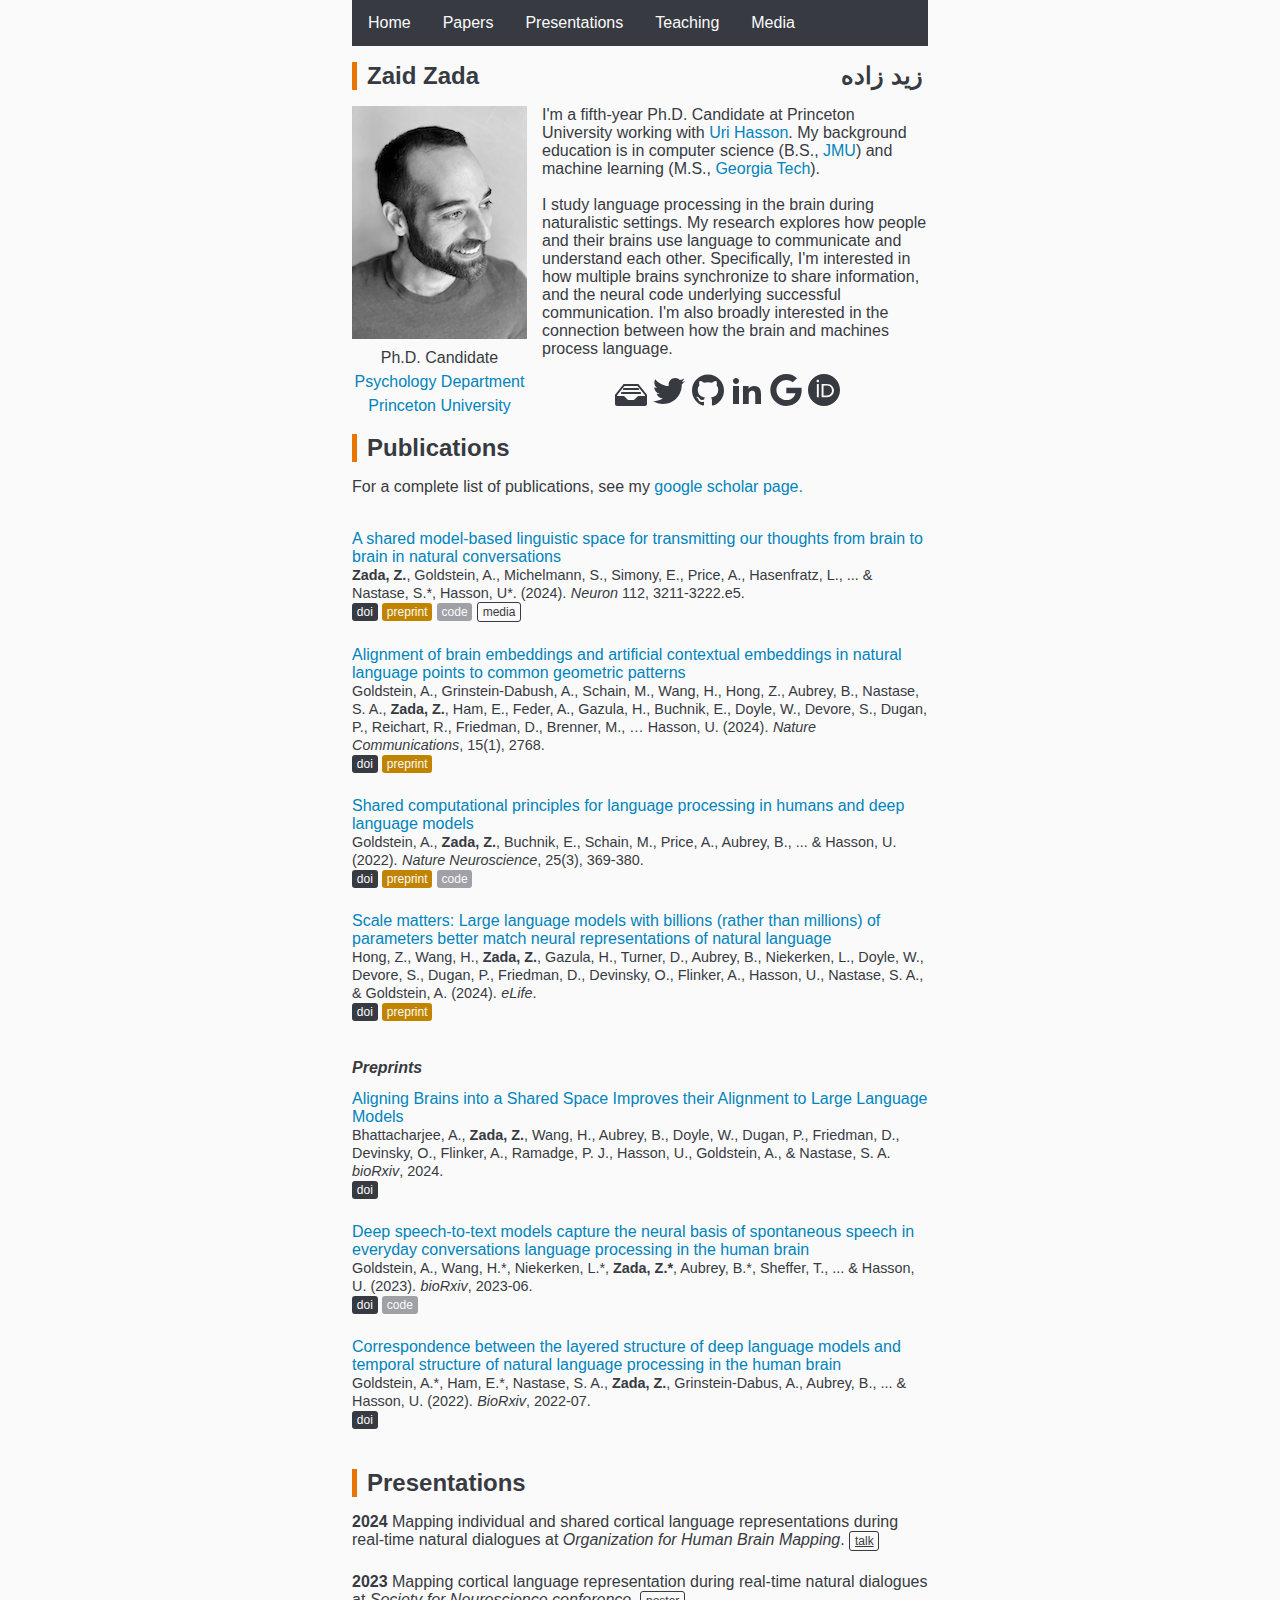
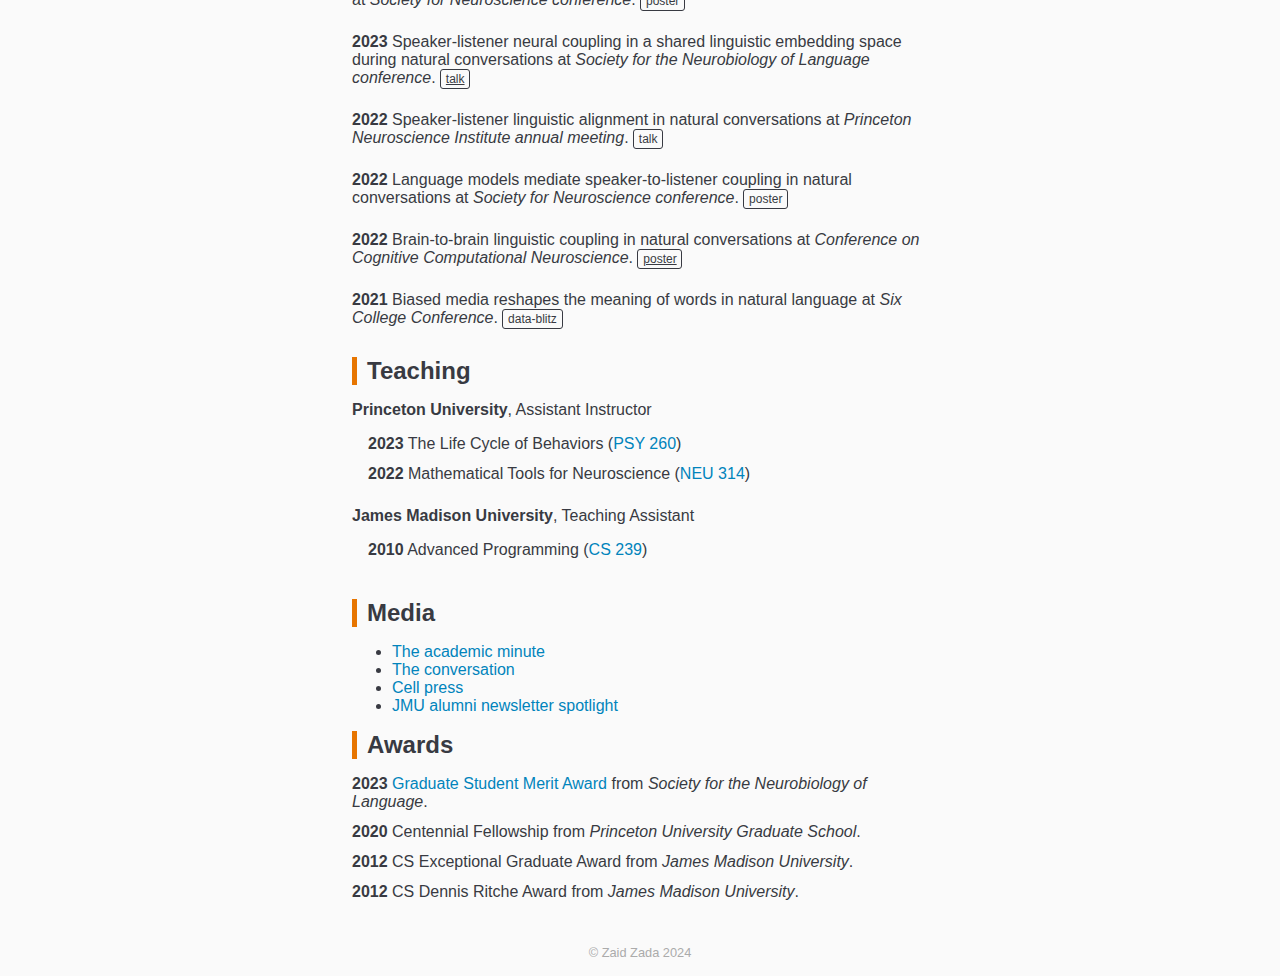
==== index.html @ e0d2ad34 "update pubs" ====
<!DOCTYPE html>
<html lang="en">


<head>
  <title>Zaid Zada's homepage</title>
  <meta charset="utf-8">
  <meta name="viewport" content="width=device-width, initial-scale=1.0">
  <link rel="icon" type="image/png" sizes="32x32" href="[data-uri] ">
  <style type="text/css">
    /* Color scheme based on https://github.com/sonph/onehalf */
    @media (prefers-color-scheme: light) {
      :root {
        --accent: #e77500;

        /* onehalf light colors */
        --black: #383a42;
        --red: #e45649;
        --green: #50a14f;
        --yellow: #c18401;
        --blue: #0184bc;
        --magenta: #a626a4;
        --cyan: #0997b3;
        --white: #fafafa;
        --foreground: #383a42;
        --background: #fafafa;
        /* from onehalf-sublime */
        --gray: #a0a1a7;
        --gray2: #d4d4d4;
        --selection: #bfceff;
      }
    }

    @media (prefers-color-scheme: dark) {
      :root {
        --accent: #f58025;

        /* onehalf dark colors */
        --black: #282c34;
        --red: #e06c75;
        --green: #98c379;
        --yellow: #e5c07b;
        --blue: #61afef;
        --magenta: #c678dd;
        --cyan: #56b6c2;
        --white: #dcdfe4;
        --foreground: #dcdfe4;
        --background: #282c34;

        --gray: #5c6370;
        --gray2: #919baa;
        --selection: #474e5d;
      }

      nav {
        border-bottom: 1px solid var(--accent);
      }

    }

    body {
      font-family: sans-serif;
      font-size: medium;
      color: var(--foreground);
      background-color: var(--background);
      margin: 0 auto;
      max-width: 36em;
      word-wrap: break-word;
      text-rendering: optimizeLegibility;
      font-kerning: normal;
    }

    main h1 {
      font-size: 1.5em;
      border-left: 5px solid var(--accent);
      padding-left: 10px;
    }

    #bio h1 {
      padding-right: 5px;
      display: flex;
      justify-content: space-between;
    }

    main h2 {
      font-size: 1em;
      font-style: italic;
    }

    main a {
      color: var(--blue);
      text-decoration: none;
    }

    main a:hover {
      text-decoration: underline;
    }

    main a span:hover {
      text-decoration: underline;
    }

    main time {
      font-weight: bold;
    }

    body>footer {
      padding: 1em 0;
      color: #ababab;
      text-align: center;
    }

    body>footer p {
      margin: 0;
      padding: 0;
      font-size: 0.8em;
    }

    /*
      Navigation
    */

    nav ul {
      margin: 0;
      padding: 0;
      max-height: 46px;
      overflow: hidden;
      list-style-type: none;
      color: var(--white);
      background-color: var(--black);
      display: flex;
      flex-wrap: wrap;
    }


    nav ul li a {
      display: block;
      color: var(--white);
      text-align: center;
      padding: 14px 16px;
      text-decoration: none;
    }

    nav ul li a:hover:not(.active) {
      background-color: var(--accent);
      text-decoration: none;
    }

    /* nav ul li a.active {
      background-color: #4CAF50;
    } */


    /*
      Bio
    */

    #bio ul {
      float: left;
      list-style-type: none;
      margin: 0;
      padding: 0;
      line-height: 1.5em;
    }

    #bio ul li {
      text-align: center;
    }

    /* #bio ul li:first-child {
      text-align: left;
    } */

    #bio p {
      float: left;
      margin-top: 0px;
      margin-left: 15px;
      width: calc(100% - 176px - 15px);
    }

    #bio:after {
      content: '';
      display: table;
      clear: both;
    }

    #bio footer a {
      color: var(--foreground);
      display: inline-block;
      width: 32px;
      height: 32px;
      stroke-width: 0;
      stroke: currentColor;
      fill: currentColor;
      vertical-align: middle;
    }

    #bio footer a:hover {
      color: var(--accent);
    }

    #bio footer {
      text-align: center;
      font-size: 1.5em;
    }

    /* ------
       PAPERS
       ------*/

    article {
      padding-bottom: 1.5em;
    }

    article>a {
      display: block;
    }

    article p {
      display: inline;
      font-size: 0.9em;
    }

    .journal_badge,
    .conference_badge,
    .preprint_badge,
    .border_badge,
    .code_badge {
      display: inline-block;
      padding: .25em .4em;
      font-size: 75%;
      line-height: 1;
      text-align: center;
      white-space: nowrap;
      vertical-align: baseline;
      border-radius: .25em;
      color: var(--background);
      background-color: var(--gray);
    }

    .journal_badge {
      background-color: var(--foreground);
    }

    .conference_badge {
      background-color: var(--red);
    }

    .preprint_badge {
      background-color: var(--yellow);
    }

    .border_badge {
      color: var(--foreground);
      background-color: var(--background);
      border: 1px solid var(--foreground);
    }

    #presentations ul,
    #awards ul,
    #teaching ul {
      padding-left: 0%;
      list-style-type: none;
    }

    #presentations ul li,
    #awards ul li,
    #teaching ul li {
      padding-bottom: .75em;
    }

    #presentations ul li {
      margin: 10px 0;
    }

    #presentations ul li a span {
      text-decoration: underline;
    }

    /* ------
       TEACHING
       ------*/

    #teaching ul>li>ul {
      padding-left: 1em;
    }

    #teaching>ul>li>p {
      margin-top: 0;
    }

    /* 
    #teaching ul>li {
      list-style-type: none;
      padding-bottom: 1em;
    } */

    /* ------
       Responsive
       ------*/
    @media screen and (max-width: 600px) {

      main {
        margin: 0 1em;
      }

      nav>ul>li {
        flex: 1;
      }

      #bio ul {
        width: 100%;
      }

      #bio h1 {
        border: none;
        border-bottom: 2px solid var(--accent);
      }

      #bio p {
        width: 100%;
        margin: 1em 0;
      }
    }
  </style>
</head>

<body>

  <header>
    <nav>
      <ul>
        <li><a href="#bio">Home</a></li>
        <li><a href="#papers">Papers</a></li>
        <li><a href="#presentations">Presentations</a></li>
        <li><a href="#teaching">Teaching</a></li>
        <li><a href="#media">Media</a></li>
      </ul>
    </nav>
  </header>

  <svg aria-hidden="true" style="position: absolute; width: 0; height: 0; overflow: hidden;" version="1.1"
    xmlns="http://www.w3.org/2000/svg" xmlns:xlink="http://www.w3.org/1999/xlink">
    <defs>
      <!-- icons generated by IcoMoon.io -->
      <symbol id="icon-email" viewBox="0 0 32 32">
        <path
          d="M31.781 20.375l-8-10c-0.19-0.237-0.477-0.375-0.781-0.375h-14c-0.304 0-0.591 0.138-0.781 0.375l-8 10c-0.142 0.177-0.219 0.398-0.219 0.625v9c0 1.105 0.895 2 2 2h28c1.105 0 2-0.895 2-2v-9c0-0.227-0.077-0.447-0.219-0.625zM30 22h-7l-4 4h-6l-4-4h-7v-0.649l7.481-9.351h13.039l7.481 9.351v0.649z">
        </path>
        <path d="M23 16h-14c-0.552 0-1-0.448-1-1s0.448-1 1-1h14c0.552 0 1 0.448 1 1s-0.448 1-1 1z"></path>
        <path d="M25 20h-18c-0.552 0-1-0.448-1-1s0.448-1 1-1h18c0.552 0 1 0.448 1 1s-0.448 1-1 1z"></path>
      </symbol>
      <symbol id="icon-Twitter" viewBox="0 0 32 32">
        <title>twitter</title>
        <path
          d="M32 7.075c-1.175 0.525-2.444 0.875-3.769 1.031 1.356-0.813 2.394-2.1 2.887-3.631-1.269 0.75-2.675 1.3-4.169 1.594-1.2-1.275-2.906-2.069-4.794-2.069-3.625 0-6.563 2.938-6.563 6.563 0 0.512 0.056 1.012 0.169 1.494-5.456-0.275-10.294-2.888-13.531-6.862-0.563 0.969-0.887 2.1-0.887 3.3 0 2.275 1.156 4.287 2.919 5.463-1.075-0.031-2.087-0.331-2.975-0.819 0 0.025 0 0.056 0 0.081 0 3.181 2.263 5.838 5.269 6.437-0.55 0.15-1.131 0.231-1.731 0.231-0.425 0-0.831-0.044-1.237-0.119 0.838 2.606 3.263 4.506 6.131 4.563-2.25 1.762-5.075 2.813-8.156 2.813-0.531 0-1.050-0.031-1.569-0.094 2.913 1.869 6.362 2.95 10.069 2.95 12.075 0 18.681-10.006 18.681-18.681 0-0.287-0.006-0.569-0.019-0.85 1.281-0.919 2.394-2.075 3.275-3.394z">
        </path>
      </symbol>
      <symbol id="icon-GitHub" viewBox="0 0 32 32">
        <title>github</title>
        <path
          d="M16 0.395c-8.836 0-16 7.163-16 16 0 7.069 4.585 13.067 10.942 15.182 0.8 0.148 1.094-0.347 1.094-0.77 0-0.381-0.015-1.642-0.022-2.979-4.452 0.968-5.391-1.888-5.391-1.888-0.728-1.849-1.776-2.341-1.776-2.341-1.452-0.993 0.11-0.973 0.11-0.973 1.606 0.113 2.452 1.649 2.452 1.649 1.427 2.446 3.743 1.739 4.656 1.33 0.143-1.034 0.558-1.74 1.016-2.14-3.554-0.404-7.29-1.777-7.29-7.907 0-1.747 0.625-3.174 1.649-4.295-0.166-0.403-0.714-2.030 0.155-4.234 0 0 1.344-0.43 4.401 1.64 1.276-0.355 2.645-0.532 4.005-0.539 1.359 0.006 2.729 0.184 4.008 0.539 3.054-2.070 4.395-1.64 4.395-1.64 0.871 2.204 0.323 3.831 0.157 4.234 1.026 1.12 1.647 2.548 1.647 4.295 0 6.145-3.743 7.498-7.306 7.895 0.574 0.497 1.085 1.47 1.085 2.963 0 2.141-0.019 3.864-0.019 4.391 0 0.426 0.288 0.925 1.099 0.768 6.354-2.118 10.933-8.113 10.933-15.18 0-8.837-7.164-16-16-16z">
        </path>
      </symbol>
      <symbol id="icon-LinkedIn" viewBox="0 0 32 32">
        <title>linkedin</title>
        <path
          d="M12 12h5.535v2.837h0.079c0.77-1.381 2.655-2.837 5.464-2.837 5.842 0 6.922 3.637 6.922 8.367v9.633h-5.769v-8.54c0-2.037-0.042-4.657-3.001-4.657-3.005 0-3.463 2.218-3.463 4.509v8.688h-5.767v-18z">
        </path>
        <path d="M2 12h6v18h-6v-18z"></path>
        <path d="M8 7c0 1.657-1.343 3-3 3s-3-1.343-3-3c0-1.657 1.343-3 3-3s3 1.343 3 3z"></path>
      </symbol>
      <symbol id="icon-GScholar" viewBox="0 0 32 32">
        <title>google</title>
        <path
          d="M16.319 13.713v5.487h9.075c-0.369 2.356-2.744 6.9-9.075 6.9-5.463 0-9.919-4.525-9.919-10.1s4.456-10.1 9.919-10.1c3.106 0 5.188 1.325 6.375 2.469l4.344-4.181c-2.788-2.612-6.4-4.188-10.719-4.188-8.844 0-16 7.156-16 16s7.156 16 16 16c9.231 0 15.363-6.494 15.363-15.631 0-1.050-0.113-1.85-0.25-2.65l-15.113-0.006z">
        </path>
      </symbol>
      <symbol id="icon-OrcID" viewBox="0 0 32 32">
        <title>orcid</title>
        <path
          d="M16 0c-8.837 0-16 7.163-16 16s7.163 16 16 16 16-7.163 16-16-7.163-16-16-16zM9.825 5.837c0.7 0 1.263 0.575 1.263 1.263s-0.563 1.263-1.263 1.263c-0.696-0.002-1.26-0.566-1.263-1.262v-0c0-0.7 0.563-1.263 1.263-1.263zM8.863 9.888h1.925v13.388h-1.925zM13.612 9.888h5.2c4.949 0 7.125 3.537 7.125 6.7 0 3.437-2.688 6.7-7.1 6.7h-5.225zM15.537 11.625v9.925h3.063c4.363 0 5.363-3.312 5.363-4.963 0-2.688-1.712-4.963-5.463-4.963z">
        </path>
      </symbol>
    </defs>
  </svg>

  <main>
    <section id="bio">
      <header>
        <h1>Zaid Zada <span style="text-align: right">زيد زاده</span></h1>
      </header>
      <ul>
        <li>
          <img src="[data-uri] " alt="profile picture">
        </li>
        <li>Ph.D. Candidate</li>
        <li><a href="https://psych.princeton.edu">Psychology Department</a></li>
        <li><a href="https://princeton.edu">Princeton University</a></li>

      </ul>
      <p>I'm a fifth-year Ph.D. Candidate at Princeton University working with <a href="https://www.hassonlab.com">Uri Hasson</a>.
My background education is in computer science (B.S., <a href="https://www.jmu.edu">JMU</a>) and machine learning (M.S., <a href="https://omscs.gatech.edu">Georgia Tech</a>).
<br><br>
I study language processing in the brain during naturalistic settings. My research explores how people and their brains use language to communicate and understand each other. Specifically, I'm interested in how multiple brains synchronize to share information, and the neural code underlying successful communication. I'm also broadly interested in the connection between how the brain and machines process language.
</p>
      <footer>
        
        <a href="mailto:f6218e75@icloud.com">
          <svg class="icon icon-email" width="32" height="32">
            <use xlink:href="#icon-email"></use>
          </svg>
        </a>
        
        <a href="https://twitter.com/zaidzada_">
          <svg class="icon icon-Twitter" width="32" height="32">
            <use xlink:href="#icon-Twitter"></use>
          </svg>
        </a>
        
        <a href="https://github.com/zaidzada">
          <svg class="icon icon-GitHub" width="32" height="32">
            <use xlink:href="#icon-GitHub"></use>
          </svg>
        </a>
        
        <a href="https://linkedin.com/in/zzada">
          <svg class="icon icon-LinkedIn" width="32" height="32">
            <use xlink:href="#icon-LinkedIn"></use>
          </svg>
        </a>
        
        <a href="https://scholar.google.com/citations?user=RC_hwc0AAAAJ">
          <svg class="icon icon-GScholar" width="32" height="32">
            <use xlink:href="#icon-GScholar"></use>
          </svg>
        </a>
        
        <a href="https://orcid.org/0000-0002-3096-0059">
          <svg class="icon icon-OrcID" width="32" height="32">
            <use xlink:href="#icon-OrcID"></use>
          </svg>
        </a>
        
      </footer>
    </section>

    <section id="papers">
      <h1>Publications</h1>
      <p>For a complete list of publications, see my <a
          href="https://scholar.google.com/citations?user=RC_hwc0AAAAJ">google scholar page.</a></p><br />

      
      <article>
        <a href="https://www.cell.com/neuron/fulltext/S0896-6273(24)00460-4">A shared model-based linguistic space for transmitting our thoughts from brain to brain in natural conversations</a>
        <p><strong>Zada, Z.</strong>, Goldstein, A., Michelmann, S., Simony, E., Price, A., Hasenfratz, L., ... & Nastase, S.*, Hasson, U*. (2024).</p>
        <p><em>Neuron</em> 112, 3211-3222.e5.</p>
        </p>
        <footer>
          
          <a href="https://doi.org/10.1016/j.neuron.2024.06.025"><span class="journal_badge">doi</span></a>
          
          
          <a href="https://www.biorxiv.org/content/10.1101/2023.06.27.546708v1"><span class="preprint_badge">preprint</span></a>
          
          
          <a href="https://github.com/hassonlab/b2b-linguistic-coupling"><span class="code_badge">code</span></a>
          
          
          <a href="https://theconversation.com/ais-encode-language-like-brains-do-opening-a-window-on-human-conversations-235847" alt="The Conversation"><span class="border_badge">media</span></a>
          
        </footer>
      </article>
      
      <article>
        <a href="https://www.nature.com/articles/s41467-024-46631-y">Alignment of brain embeddings and artificial contextual embeddings in natural language points to common geometric patterns</a>
        <p>Goldstein, A., Grinstein-Dabush, A., Schain, M., Wang, H., Hong, Z., Aubrey, B., Nastase, S. A., <strong>Zada, Z.</strong>, Ham, E., Feder, A., Gazula, H., Buchnik, E., Doyle, W., Devore, S., Dugan, P., Reichart, R., Friedman, D., Brenner, M., … Hasson, U. (2024).</p>
        <p><em>Nature Communications</em>, 15(1), 2768.</p>
        </p>
        <footer>
          
          <a href="https://doi.org/10.1038/s41467-024-46631-y"><span class="journal_badge">doi</span></a>
          
          
          <a href="https://www.biorxiv.org/content/10.1101/2022.03.01.482586v1"><span class="preprint_badge">preprint</span></a>
          
          
          
        </footer>
      </article>
      
      <article>
        <a href="https://www.nature.com/articles/s41593-022-01026-4">Shared computational principles for language processing in humans and deep language models</a>
        <p>Goldstein, A., <strong>Zada, Z.</strong>, Buchnik, E., Schain, M., Price, A., Aubrey, B., ... & Hasson, U. (2022).</p>
        <p><em>Nature Neuroscience</em>, 25(3), 369-380.</p>
        </p>
        <footer>
          
          <a href="https://doi.org/10.1038/s41593-022-01026-4"><span class="journal_badge">doi</span></a>
          
          
          <a href="https://www.biorxiv.org/content/10.1101/2020.12.02.403477v4"><span class="preprint_badge">preprint</span></a>
          
          
          <a href="https://github.com/hassonlab/247-main"><span class="code_badge">code</span></a>
          
          
        </footer>
      </article>
      
      <article>
        <a href="https://elifesciences.org/reviewed-preprints/101204v1">Scale matters: Large language models with billions (rather than millions) of parameters better match neural representations of natural language</a>
        <p>Hong, Z., Wang, H., <strong>Zada, Z.</strong>, Gazula, H., Turner, D., Aubrey, B., Niekerken, L., Doyle, W., Devore, S., Dugan, P., Friedman, D., Devinsky, O., Flinker, A., Hasson, U., Nastase, S. A., & Goldstein, A. (2024).</p>
        <p><em>eLife</em>.</p>
        </p>
        <footer>
          
          <a href="https://doi.org/10.7554/eLife.101204.1"><span class="journal_badge">doi</span></a>
          
          
          <a href="https://www.biorxiv.org/content/10.1101/2024.06.12.598513v1"><span class="preprint_badge">preprint</span></a>
          
          
          
        </footer>
      </article>
      

      <h2>Preprints</h2>

      
      <article>
        <a href="https://www.biorxiv.org/content/10.1101/2024.06.04.597448v1">Aligning Brains into a Shared Space Improves their Alignment to Large Language Models</a>
        <p>Bhattacharjee, A., <strong>Zada, Z.</strong>, Wang, H., Aubrey, B., Doyle, W., Dugan, P., Friedman, D., Devinsky, O., Flinker, A., Ramadge, P. J., Hasson, U., Goldstein, A., & Nastase, S. A.</p>
        <p><em>bioRxiv</em>, 2024.</p>
        </p>
        <footer>
          
          <a href="https://doi.org/10.1101/2024.06.04.597448"><span class="journal_badge">doi</span></a>
          
          
        </footer>
      </article>
      
      <article>
        <a href="https://www.biorxiv.org/content/10.1101/2023.06.26.546557v1">Deep speech-to-text models capture the neural basis of spontaneous speech in everyday conversations language processing in the human brain</a>
        <p>Goldstein, A., Wang, H.*, Niekerken, L.*, <strong>Zada, Z.*</strong>, Aubrey, B.*, Sheffer, T., ... & Hasson, U. (2023).</p>
        <p><em>bioRxiv</em>, 2023-06.</p>
        </p>
        <footer>
          
          <a href="https://doi.org/10.1101/2023.06.26.546557"><span class="journal_badge">doi</span></a>
          
          
          <a href="https://github.com/hassonlab/247-main/wiki/Reproducing-24-7-whisper-paper-results"><span class="code_badge">code</span></a>
          
        </footer>
      </article>
      
      <article>
        <a href="https://www.biorxiv.org/content/10.1101/2022.07.11.499562v2">Correspondence between the layered structure of deep language models and temporal structure of natural language processing in the human brain</a>
        <p>Goldstein, A.*, Ham, E.*, Nastase, S. A., <strong>Zada, Z.</strong>, Grinstein-Dabus, A., Aubrey, B., ... & Hasson, U. (2022).</p>
        <p><em>BioRxiv</em>, 2022-07.</p>
        </p>
        <footer>
          
          <a href="https://doi.org/10.1101/2022.07.11.499562"><span class="journal_badge">doi</span></a>
          
          
        </footer>
      </article>
      

    </section>

    <section id="presentations">
      <h1>Presentations</h1>
      <ul>
        
        <li>
          <time datetime="2024-06-25">2024</time>
          Mapping individual and shared cortical language representations during real-time natural dialogues at <em>Organization for Human Brain Mapping</em>.
          
          <a href="https://www.youtube.com/watch?v=YaFdaXeCLdo"><span class="border_badge">talk</span></a>
          
          <br>
        </li>
        
        <li>
          <time datetime="2023-11-14">2023</time>
          Mapping cortical language representation during real-time natural dialogues at <em>Society for Neuroscience conference</em>.
          
          <span class="border_badge">poster</span>
          
          <br>
        </li>
        
        <li>
          <time datetime="2023-10-27">2023</time>
          Speaker-listener neural coupling in a shared linguistic embedding space during natural conversations at <em>Society for the Neurobiology of Language conference</em>.
          
          <a href="https://youtu.be/-t08ylooUcE"><span class="border_badge">talk</span></a>
          
          <br>
        </li>
        
        <li>
          <time datetime="2022-05-08">2022</time>
          Speaker-listener linguistic alignment in natural conversations at <em>Princeton Neuroscience Institute annual meeting</em>.
          
          <span class="border_badge">talk</span>
          
          <br>
        </li>
        
        <li>
          <time datetime="2022-11-14">2022</time>
          Language models mediate speaker-to-listener coupling in natural conversations at <em>Society for Neuroscience conference</em>.
          
          <span class="border_badge">poster</span>
          
          <br>
        </li>
        
        <li>
          <time datetime="2022-08-25">2022</time>
          Brain-to-brain linguistic coupling in natural conversations at <em>Conference on Cognitive Computational Neuroscience</em>.
          
          <a href="https://2022.ccneuro.org/view_paper.php?PaperNum=1242"><span class="border_badge">poster</span></a>
          
          <br>
        </li>
        
        <li>
          <time datetime="2021-05-07">2021</time>
          Biased media reshapes the meaning of words in natural language at <em>Six College Conference</em>.
          
          <span class="border_badge">data-blitz</span>
          
          <br>
        </li>
        
      </ul>
    </section>

    <section id='teaching'>
      <h1>Teaching</h1>
      <ul>
        
        <li>
          <p><strong>Princeton University</strong>, Assistant Instructor</p>
          <ul>
            
            <li>
              <time>2023</time>
              The Life Cycle of Behaviors
              
              (<a href="https://registrar.princeton.edu/course-offerings/course-details?term=1244&courseid=012314">PSY 260</a>)
              
            </li>
            
            <li>
              <time>2022</time>
              Mathematical Tools for Neuroscience
              
              (<a href="https://registrar.princeton.edu/course-offerings/course-details?term=1242&courseid=013553">NEU 314</a>)
              
            </li>
            
          </ul>
        </li>
        
        <li>
          <p><strong>James Madison University</strong>, Teaching Assistant</p>
          <ul>
            
            <li>
              <time>2010</time>
              Advanced Programming
              
              (<a href="https://users.cs.jmu.edu/harrisnl/Web/Courses/CS239/">CS 239</a>)
              
            </li>
            
          </ul>
        </li>
        
      </ul>
    </section>

    <section id="media">
      <h1>Media</h1>
      <ul>
        
        <li><a href="https://academicminute.org/2024/10/zaid-zada-princeton-university-brains-and-machines-navigate-a-common-language-space-for-communication">The academic minute</a></li>
        
        <li><a href="https://theconversation.com/ais-encode-language-like-brains-do-opening-a-window-on-human-conversations-235847">The conversation</a></li>
        
        <li><a href="https://www.eurekalert.org/news-releases/1052628">Cell press</a></li>
        
        <li><a href="https://www.jmu.edu/cise/cs/alumni/alumni-spotlight/zaid-spotlight.shtml">JMU alumni newsletter spotlight</a></li>
        
      </ul>
    </section>

    <section id="awards">
      <h1>Awards</h1>
      <ul>
        
        <li>
          <time datetime="2023-10-24">2023</time>
          
          <a href="https://www.neurolang.org/2023/award-winners/">Graduate Student Merit Award</a>
          
          from <em>Society for the Neurobiology of Language</em>.
          <br>
        </li>
        
        <li>
          <time datetime="2020-02-27">2020</time>
          
          Centennial Fellowship
          
          from <em>Princeton University Graduate School</em>.
          <br>
        </li>
        
        <li>
          <time datetime="2012-01-01">2012</time>
          
          CS Exceptional Graduate Award
          
          from <em>James Madison University</em>.
          <br>
        </li>
        
        <li>
          <time datetime="2012-01-01">2012</time>
          
          CS Dennis Ritche Award
          
          from <em>James Madison University</em>.
          <br>
        </li>
        
      </ul>
    </section>

  </main>

  <footer>
    <p>&copy; Zaid Zada <time datetime="2024-10-10">2024</time></p>
  </footer>
</body>

</html>
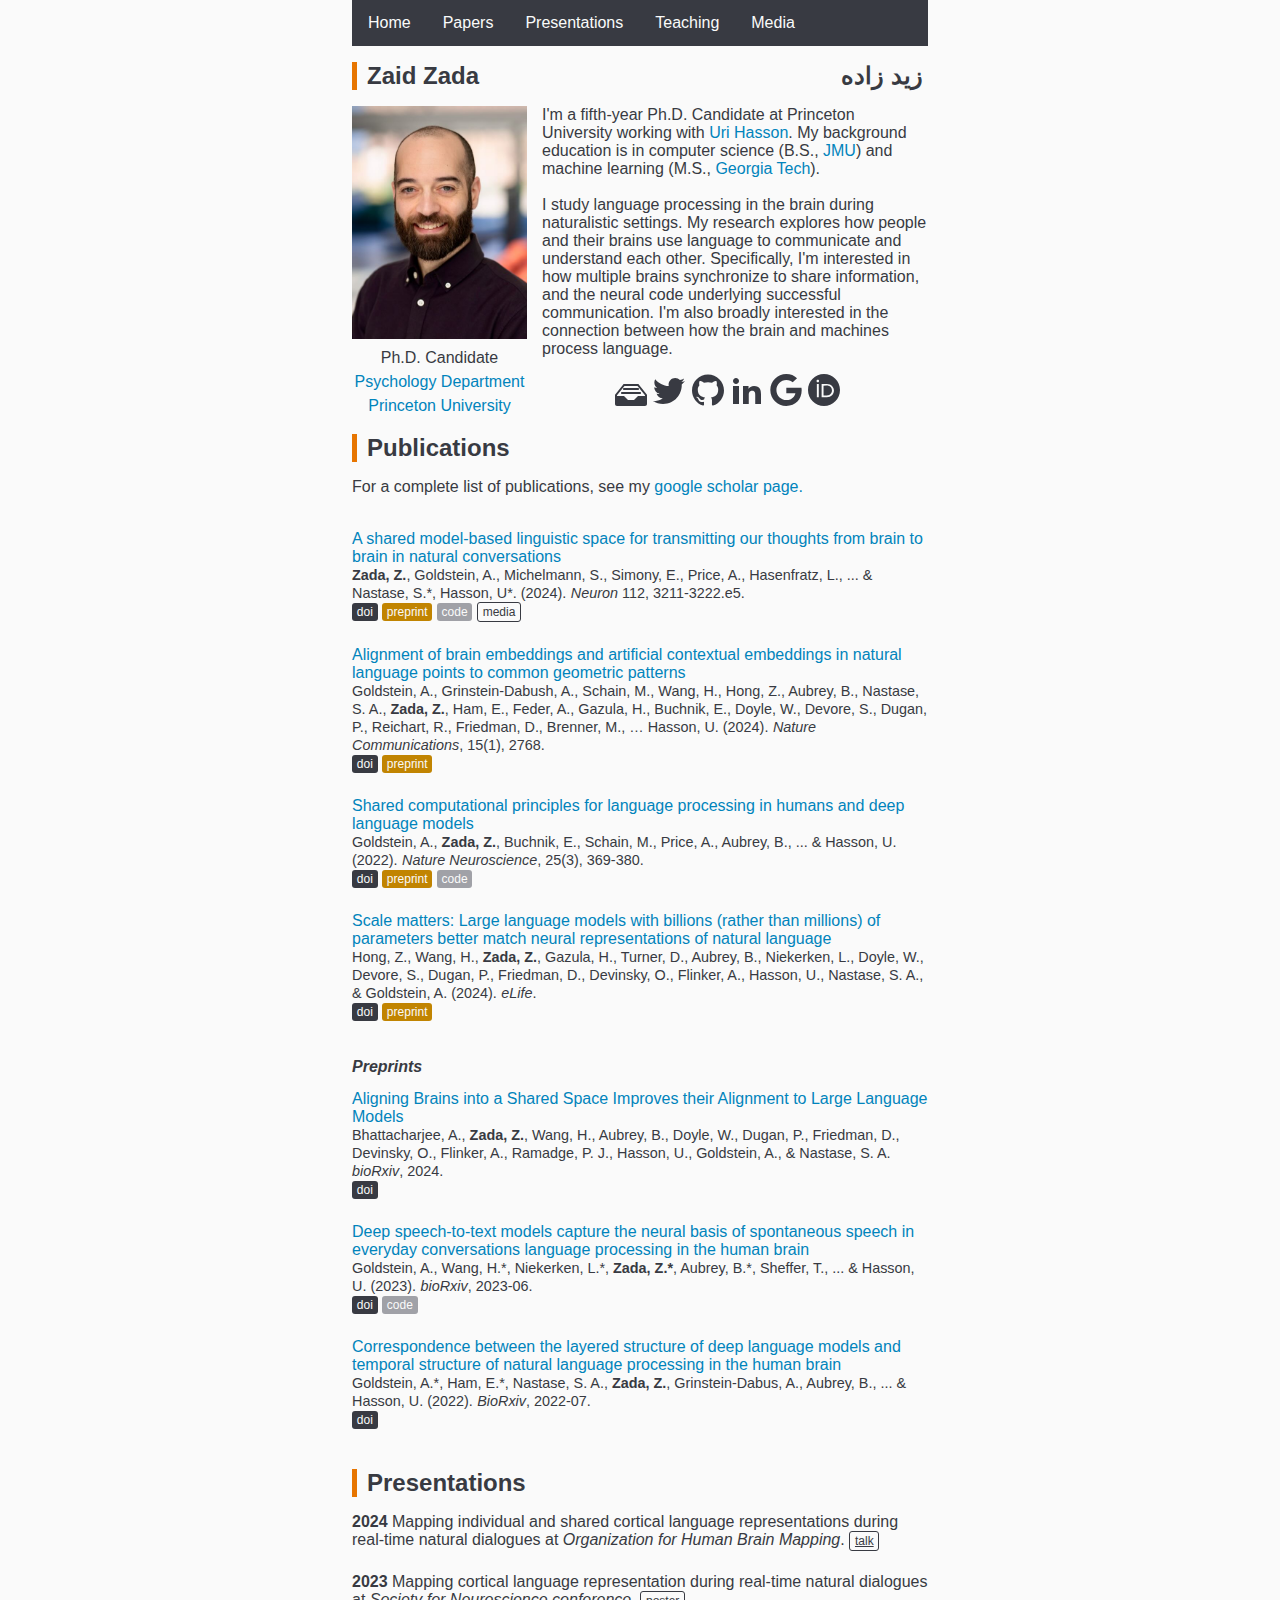
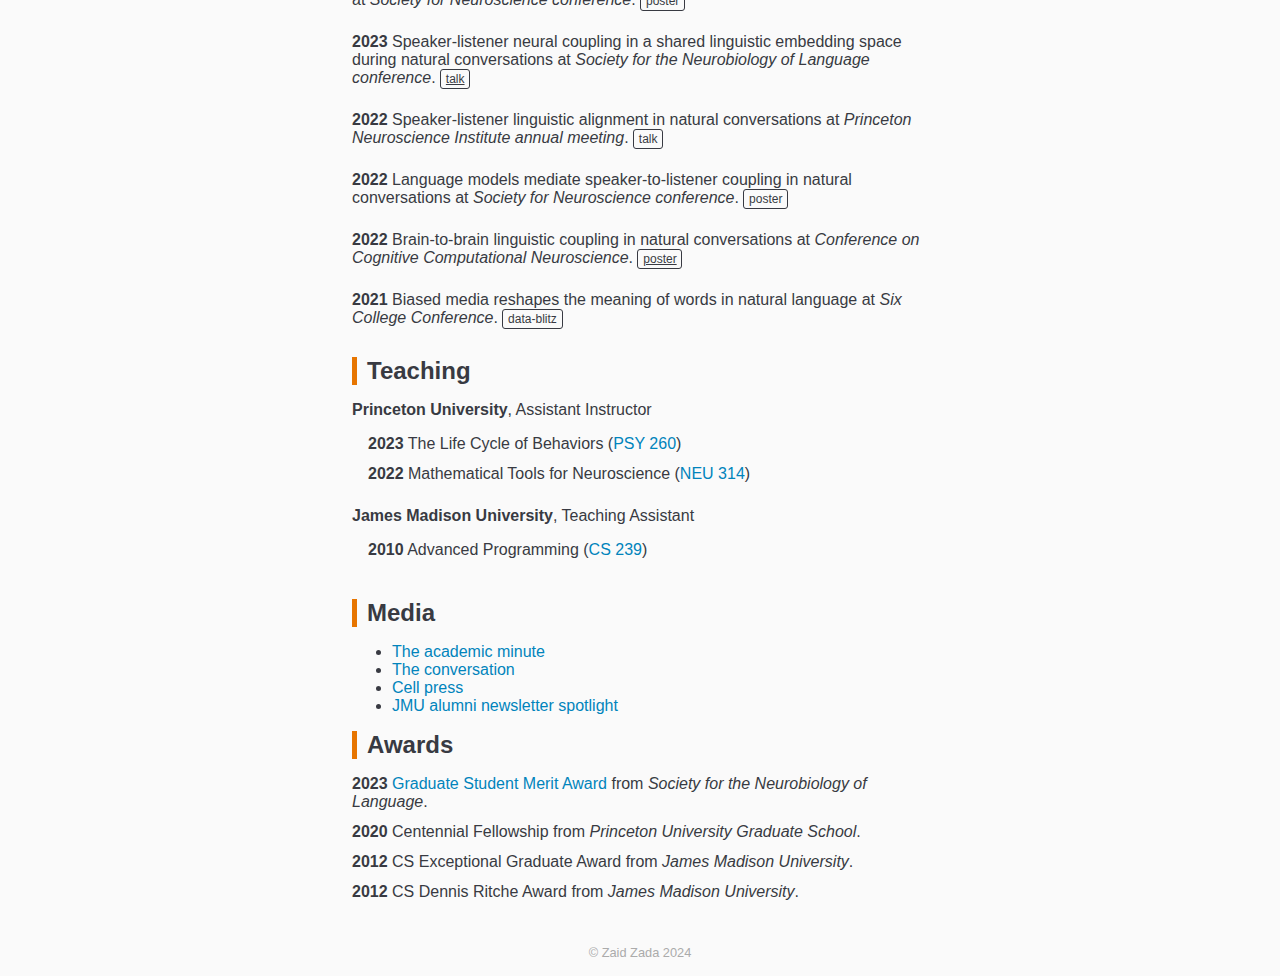
==== commit 2947edaf: "update profile pic" ====
--- a/index.html
+++ b/index.html
@@ -6,7 +6,7 @@
   <title>Zaid Zada's homepage</title>
   <meta charset="utf-8">
   <meta name="viewport" content="width=device-width, initial-scale=1.0">
-  <link rel="icon" type="image/png" sizes="32x32" href="[data-uri] ">
+  <link rel="icon" type="image/png" sizes="32x32" href="[data-uri]">
   <style type="text/css">
     /* Color scheme based on https://github.com/sonph/onehalf */
     @media (prefers-color-scheme: light) {
@@ -392,7 +392,7 @@
       </header>
       <ul>
         <li>
-          <img src="[data-uri] " alt="profile picture">
+          <img src="[data-uri]" alt="profile picture" width="175px">
         </li>
         <li>Ph.D. Candidate</li>
         <li><a href="https://psych.princeton.edu">Psychology Department</a></li>
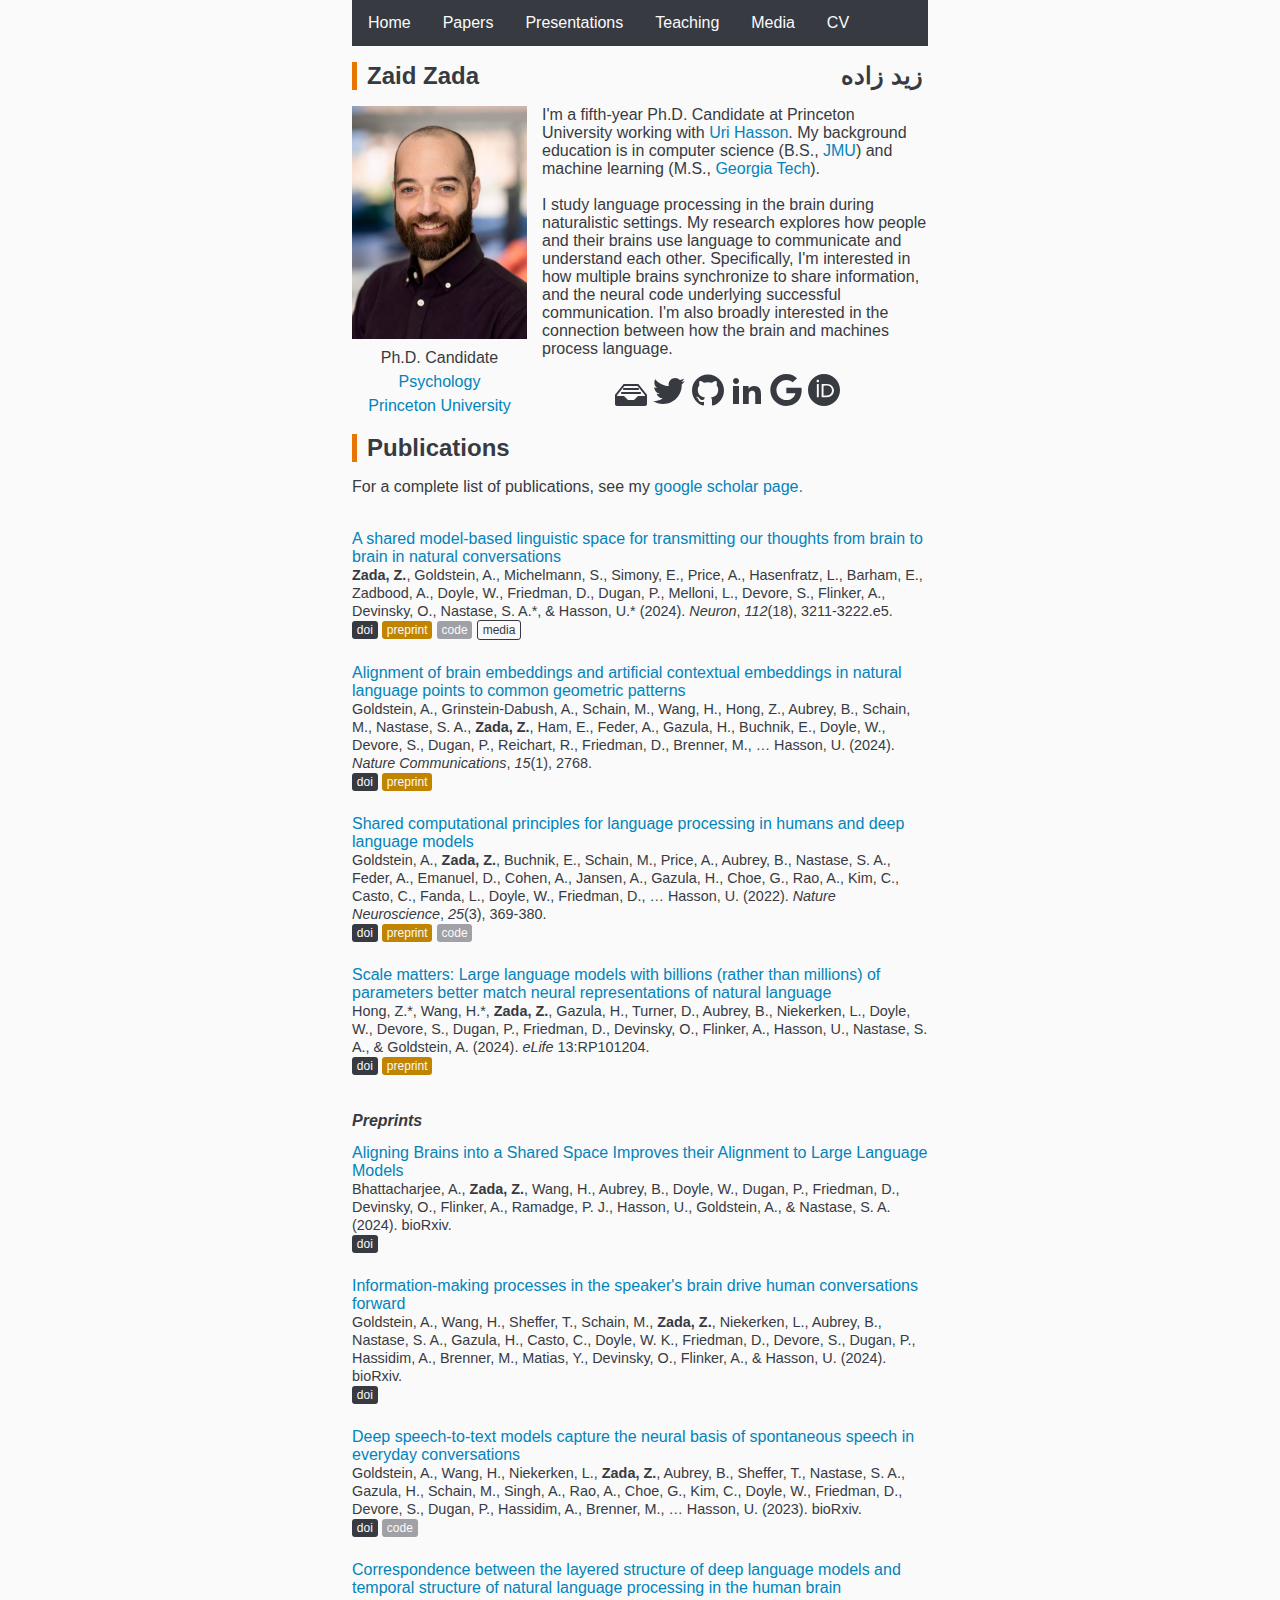
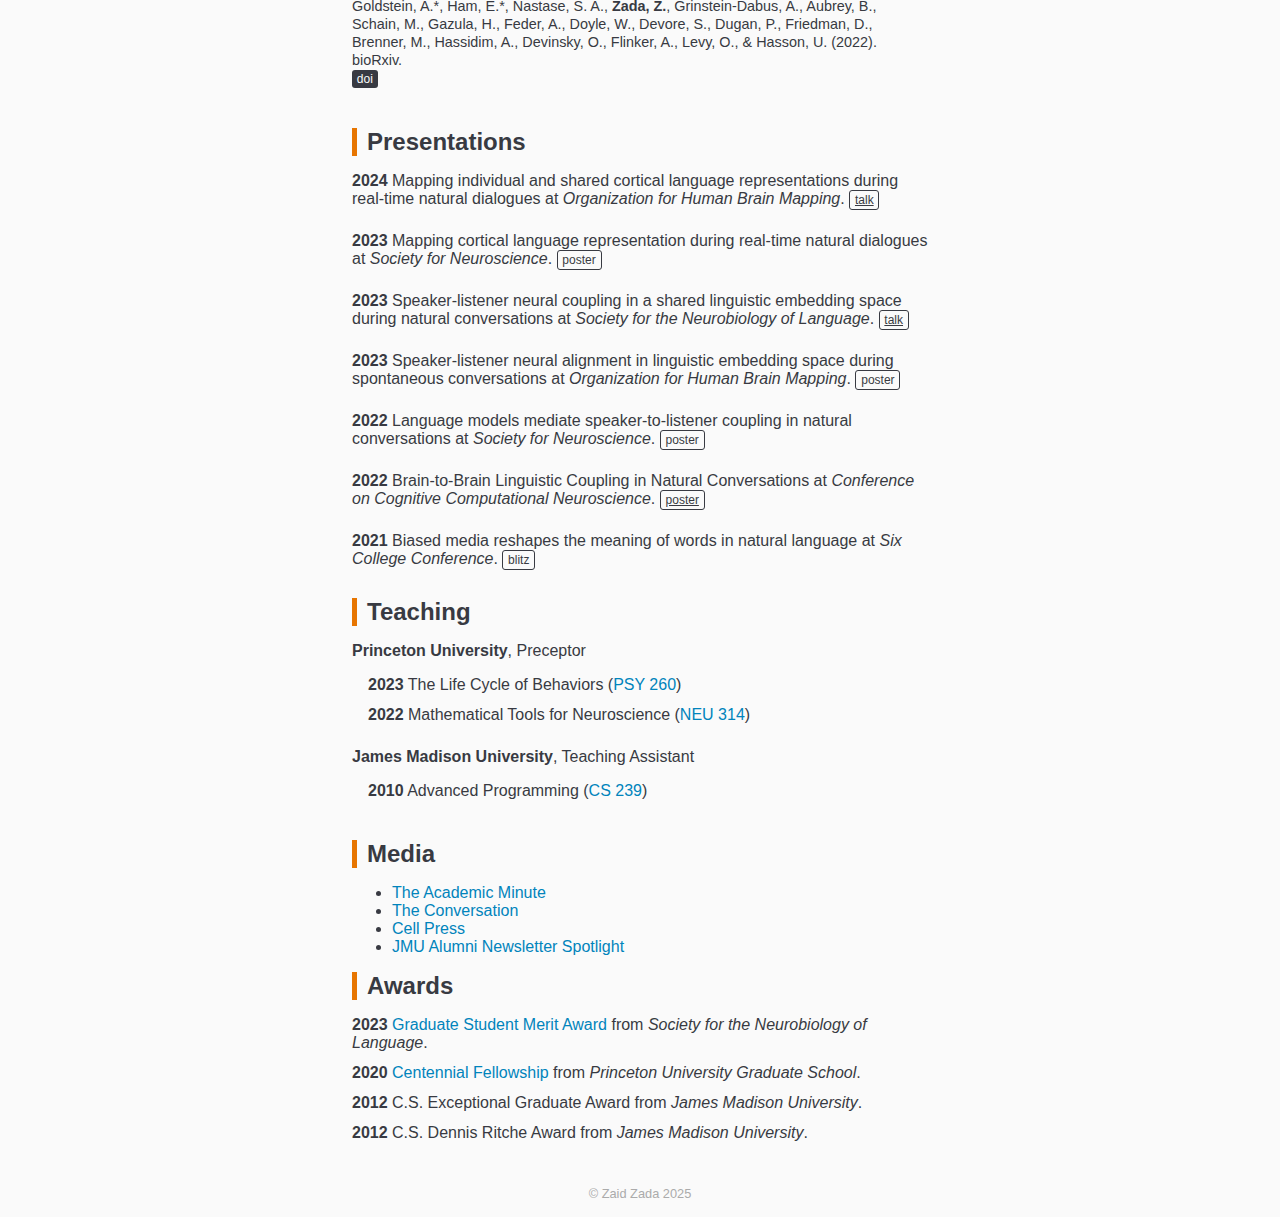
==== commit 3a0b0400: "index: add cv and update for backend" ====
--- a/index.html
+++ b/index.html
@@ -1,6 +1,5 @@
 <!DOCTYPE html>
 <html lang="en">
-
 
 <head>
   <title>Zaid Zada's homepage</title>
@@ -335,6 +334,7 @@
         <li><a href="#presentations">Presentations</a></li>
         <li><a href="#teaching">Teaching</a></li>
         <li><a href="#media">Media</a></li>
+        <li><a target="_blank" href="cv.html">CV</a></li>
       </ul>
     </nav>
   </header>
@@ -395,7 +395,7 @@
           <img src="[data-uri]" alt="profile picture" width="175px">
         </li>
         <li>Ph.D. Candidate</li>
-        <li><a href="https://psych.princeton.edu">Psychology Department</a></li>
+        <li><a href="https://psych.princeton.edu">Psychology</a></li>
         <li><a href="https://princeton.edu">Princeton University</a></li>
 
       </ul>
@@ -453,8 +453,7 @@
       
       <article>
         <a href="https://www.cell.com/neuron/fulltext/S0896-6273(24)00460-4">A shared model-based linguistic space for transmitting our thoughts from brain to brain in natural conversations</a>
-        <p><strong>Zada, Z.</strong>, Goldstein, A., Michelmann, S., Simony, E., Price, A., Hasenfratz, L., ... & Nastase, S.*, Hasson, U*. (2024).</p>
-        <p><em>Neuron</em> 112, 3211-3222.e5.</p>
+        <p><strong>Zada, Z.</strong>, Goldstein, A., Michelmann, S., Simony, E., Price, A., Hasenfratz, L., Barham, E., Zadbood, A., Doyle, W., Friedman, D., Dugan, P., Melloni, L., Devore, S., Flinker, A., Devinsky, O., Nastase, S. A.*, &amp; Hasson, U.* (2024). <i>Neuron</i>, <i>112</i>(18), 3211-3222.e5.</p>
         </p>
         <footer>
           
@@ -474,8 +473,7 @@
       
       <article>
         <a href="https://www.nature.com/articles/s41467-024-46631-y">Alignment of brain embeddings and artificial contextual embeddings in natural language points to common geometric patterns</a>
-        <p>Goldstein, A., Grinstein-Dabush, A., Schain, M., Wang, H., Hong, Z., Aubrey, B., Nastase, S. A., <strong>Zada, Z.</strong>, Ham, E., Feder, A., Gazula, H., Buchnik, E., Doyle, W., Devore, S., Dugan, P., Reichart, R., Friedman, D., Brenner, M., … Hasson, U. (2024).</p>
-        <p><em>Nature Communications</em>, 15(1), 2768.</p>
+        <p>Goldstein, A., Grinstein-Dabush, A., Schain, M., Wang, H., Hong, Z., Aubrey, B., Schain, M., Nastase, S. A., <strong>Zada, Z.</strong>, Ham, E., Feder, A., Gazula, H., Buchnik, E., Doyle, W., Devore, S., Dugan, P., Reichart, R., Friedman, D., Brenner, M., … Hasson, U. (2024). <i>Nature Communications</i>, <i>15</i>(1), 2768.</p>
         </p>
         <footer>
           
@@ -491,8 +489,7 @@
       
       <article>
         <a href="https://www.nature.com/articles/s41593-022-01026-4">Shared computational principles for language processing in humans and deep language models</a>
-        <p>Goldstein, A., <strong>Zada, Z.</strong>, Buchnik, E., Schain, M., Price, A., Aubrey, B., ... & Hasson, U. (2022).</p>
-        <p><em>Nature Neuroscience</em>, 25(3), 369-380.</p>
+        <p>Goldstein, A., <strong>Zada, Z.</strong>, Buchnik, E., Schain, M., Price, A., Aubrey, B., Nastase, S. A., Feder, A., Emanuel, D., Cohen, A., Jansen, A., Gazula, H., Choe, G., Rao, A., Kim, C., Casto, C., Fanda, L., Doyle, W., Friedman, D., … Hasson, U. (2022). <i>Nature Neuroscience</i>, <i>25</i>(3), 369-380.</p>
         </p>
         <footer>
           
@@ -510,8 +507,7 @@
       
       <article>
         <a href="https://elifesciences.org/reviewed-preprints/101204v1">Scale matters: Large language models with billions (rather than millions) of parameters better match neural representations of natural language</a>
-        <p>Hong, Z., Wang, H., <strong>Zada, Z.</strong>, Gazula, H., Turner, D., Aubrey, B., Niekerken, L., Doyle, W., Devore, S., Dugan, P., Friedman, D., Devinsky, O., Flinker, A., Hasson, U., Nastase, S. A., & Goldstein, A. (2024).</p>
-        <p><em>eLife</em>.</p>
+        <p>Hong, Z.*, Wang, H.*, <strong>Zada, Z.</strong>, Gazula, H., Turner, D., Aubrey, B., Niekerken, L., Doyle, W., Devore, S., Dugan, P., Friedman, D., Devinsky, O., Flinker, A., Hasson, U., Nastase, S. A., &amp; Goldstein, A. (2024). <i>eLife</i> 13:RP101204.</p>
         </p>
         <footer>
           
@@ -531,8 +527,7 @@
       
       <article>
         <a href="https://www.biorxiv.org/content/10.1101/2024.06.04.597448v1">Aligning Brains into a Shared Space Improves their Alignment to Large Language Models</a>
-        <p>Bhattacharjee, A., <strong>Zada, Z.</strong>, Wang, H., Aubrey, B., Doyle, W., Dugan, P., Friedman, D., Devinsky, O., Flinker, A., Ramadge, P. J., Hasson, U., Goldstein, A., & Nastase, S. A.</p>
-        <p><em>bioRxiv</em>, 2024.</p>
+        <p>Bhattacharjee, A., <strong>Zada, Z.</strong>, Wang, H., Aubrey, B., Doyle, W., Dugan, P., Friedman, D., Devinsky, O., Flinker, A., Ramadge, P. J., Hasson, U., Goldstein, A., &amp; Nastase, S. A. (2024). bioRxiv.</p>
         </p>
         <footer>
           
@@ -543,24 +538,34 @@
       </article>
       
       <article>
-        <a href="https://www.biorxiv.org/content/10.1101/2023.06.26.546557v1">Deep speech-to-text models capture the neural basis of spontaneous speech in everyday conversations language processing in the human brain</a>
-        <p>Goldstein, A., Wang, H.*, Niekerken, L.*, <strong>Zada, Z.*</strong>, Aubrey, B.*, Sheffer, T., ... & Hasson, U. (2023).</p>
-        <p><em>bioRxiv</em>, 2023-06.</p>
+        <a href="https://www.biorxiv.org/content/10.1101/2024.08.27.609946v1">Information-making processes in the speaker's brain drive human conversations forward</a>
+        <p>Goldstein, A., Wang, H., Sheffer, T., Schain, M., <strong>Zada, Z.</strong>, Niekerken, L., Aubrey, B., Nastase, S. A., Gazula, H., Casto, C., Doyle, W. K., Friedman, D., Devore, S., Dugan, P., Hassidim, A., Brenner, M., Matias, Y., Devinsky, O., Flinker, A., &amp; Hasson, U. (2024). bioRxiv.</p>
         </p>
         <footer>
           
-          <a href="https://doi.org/10.1101/2023.06.26.546557"><span class="journal_badge">doi</span></a>
-          
-          
-          <a href="https://github.com/hassonlab/247-main/wiki/Reproducing-24-7-whisper-paper-results"><span class="code_badge">code</span></a>
+          <a href="https://doi.org/10.1101/2024.08.27.609946"><span class="journal_badge">doi</span></a>
+          
           
         </footer>
       </article>
       
       <article>
+        <a href="https://www.biorxiv.org/content/10.1101/2023.06.26.546557v1">Deep speech-to-text models capture the neural basis of spontaneous speech in everyday conversations</a>
+        <p>Goldstein, A., Wang, H., Niekerken, L., <strong>Zada, Z.</strong>, Aubrey, B., Sheffer, T., Nastase, S. A., Gazula, H., Schain, M., Singh, A., Rao, A., Choe, G., Kim, C., Doyle, W., Friedman, D., Devore, S., Dugan, P., Hassidim, A., Brenner, M., … Hasson, U. (2023). bioRxiv.</p>
+        </p>
+        <footer>
+          
+          <a href="https://doi.org/10.1101/2023.06.26.546557"><span class="journal_badge">doi</span></a>
+          
+          
+          <a href="https://github.com/hassonlab/247-main/wiki/Reproducing-24-7-whisper-paper-results"><span class="code_badge">code</span></a>
+          
+        </footer>
+      </article>
+      
+      <article>
         <a href="https://www.biorxiv.org/content/10.1101/2022.07.11.499562v2">Correspondence between the layered structure of deep language models and temporal structure of natural language processing in the human brain</a>
-        <p>Goldstein, A.*, Ham, E.*, Nastase, S. A., <strong>Zada, Z.</strong>, Grinstein-Dabus, A., Aubrey, B., ... & Hasson, U. (2022).</p>
-        <p><em>BioRxiv</em>, 2022-07.</p>
+        <p>Goldstein, A.*, Ham, E.*, Nastase, S. A., <strong>Zada, Z.</strong>, Grinstein-Dabus, A., Aubrey, B., Schain, M., Gazula, H., Feder, A., Doyle, W., Devore, S., Dugan, P., Friedman, D., Brenner, M., Hassidim, A., Devinsky, O., Flinker, A., Levy, O., &amp; Hasson, U. (2022). bioRxiv.</p>
         </p>
         <footer>
           
@@ -588,7 +593,7 @@
         
         <li>
           <time datetime="2023-11-14">2023</time>
-          Mapping cortical language representation during real-time natural dialogues at <em>Society for Neuroscience conference</em>.
+          Mapping cortical language representation during real-time natural dialogues at <em>Society for Neuroscience</em>.
           
           <span class="border_badge">poster</span>
           
@@ -597,7 +602,7 @@
         
         <li>
           <time datetime="2023-10-27">2023</time>
-          Speaker-listener neural coupling in a shared linguistic embedding space during natural conversations at <em>Society for the Neurobiology of Language conference</em>.
+          Speaker-listener neural coupling in a shared linguistic embedding space during natural conversations at <em>Society for the Neurobiology of Language</em>.
           
           <a href="https://youtu.be/-t08ylooUcE"><span class="border_badge">talk</span></a>
           
@@ -605,17 +610,17 @@
         </li>
         
         <li>
-          <time datetime="2022-05-08">2022</time>
-          Speaker-listener linguistic alignment in natural conversations at <em>Princeton Neuroscience Institute annual meeting</em>.
-          
-          <span class="border_badge">talk</span>
+          <time datetime="2023-07-25">2023</time>
+          Speaker-listener neural alignment in linguistic embedding space during spontaneous conversations at <em>Organization for Human Brain Mapping</em>.
+          
+          <span class="border_badge">poster</span>
           
           <br>
         </li>
         
         <li>
           <time datetime="2022-11-14">2022</time>
-          Language models mediate speaker-to-listener coupling in natural conversations at <em>Society for Neuroscience conference</em>.
+          Language models mediate speaker-to-listener coupling in natural conversations at <em>Society for Neuroscience</em>.
           
           <span class="border_badge">poster</span>
           
@@ -624,9 +629,9 @@
         
         <li>
           <time datetime="2022-08-25">2022</time>
-          Brain-to-brain linguistic coupling in natural conversations at <em>Conference on Cognitive Computational Neuroscience</em>.
-          
-          <a href="https://2022.ccneuro.org/view_paper.php?PaperNum=1242"><span class="border_badge">poster</span></a>
+          Brain-to-Brain Linguistic Coupling in Natural Conversations at <em>Conference on Cognitive Computational Neuroscience</em>.
+          
+          <a href="https://2022.ccneuro.org/view_paper083a.html?PaperNum=1242"><span class="border_badge">poster</span></a>
           
           <br>
         </li>
@@ -635,7 +640,7 @@
           <time datetime="2021-05-07">2021</time>
           Biased media reshapes the meaning of words in natural language at <em>Six College Conference</em>.
           
-          <span class="border_badge">data-blitz</span>
+          <span class="border_badge">blitz</span>
           
           <br>
         </li>
@@ -648,7 +653,7 @@
       <ul>
         
         <li>
-          <p><strong>Princeton University</strong>, Assistant Instructor</p>
+          <p><strong>Princeton University</strong>, Preceptor</p>
           <ul>
             
             <li>
@@ -692,13 +697,13 @@
       <h1>Media</h1>
       <ul>
         
-        <li><a href="https://academicminute.org/2024/10/zaid-zada-princeton-university-brains-and-machines-navigate-a-common-language-space-for-communication">The academic minute</a></li>
-        
-        <li><a href="https://theconversation.com/ais-encode-language-like-brains-do-opening-a-window-on-human-conversations-235847">The conversation</a></li>
-        
-        <li><a href="https://www.eurekalert.org/news-releases/1052628">Cell press</a></li>
-        
-        <li><a href="https://www.jmu.edu/cise/cs/alumni/alumni-spotlight/zaid-spotlight.shtml">JMU alumni newsletter spotlight</a></li>
+        <li><a href="https://academicminute.org/2024/10/zaid-zada-princeton-university-brains-and-machines-navigate-a-common-language-space-for-communication">The Academic Minute</a></li>
+        
+        <li><a href="https://theconversation.com/ais-encode-language-like-brains-do-opening-a-window-on-human-conversations-235847">The Conversation</a></li>
+        
+        <li><a href="https://www.eurekalert.org/news-releases/1052628">Cell Press</a></li>
+        
+        <li><a href="https://www.jmu.edu/cise/cs/alumni/alumni-spotlight/zaid-spotlight.shtml">JMU Alumni Newsletter Spotlight</a></li>
         
       </ul>
     </section>
@@ -719,7 +724,7 @@
         <li>
           <time datetime="2020-02-27">2020</time>
           
-          Centennial Fellowship
+          <a href="https://gradschool.princeton.edu/financial-support/fellowships/princeton-fellowships/centennial-fellowship-natural-sciences-and">Centennial Fellowship</a>
           
           from <em>Princeton University Graduate School</em>.
           <br>
@@ -728,7 +733,7 @@
         <li>
           <time datetime="2012-01-01">2012</time>
           
-          CS Exceptional Graduate Award
+          C.S. Exceptional Graduate Award
           
           from <em>James Madison University</em>.
           <br>
@@ -737,7 +742,7 @@
         <li>
           <time datetime="2012-01-01">2012</time>
           
-          CS Dennis Ritche Award
+          C.S. Dennis Ritche Award
           
           from <em>James Madison University</em>.
           <br>
@@ -749,7 +754,7 @@
   </main>
 
   <footer>
-    <p>&copy; Zaid Zada <time datetime="2024-10-10">2024</time></p>
+    <p>&copy; Zaid Zada <time datetime="2025-01-27">2025</time></p>
   </footer>
 </body>
 
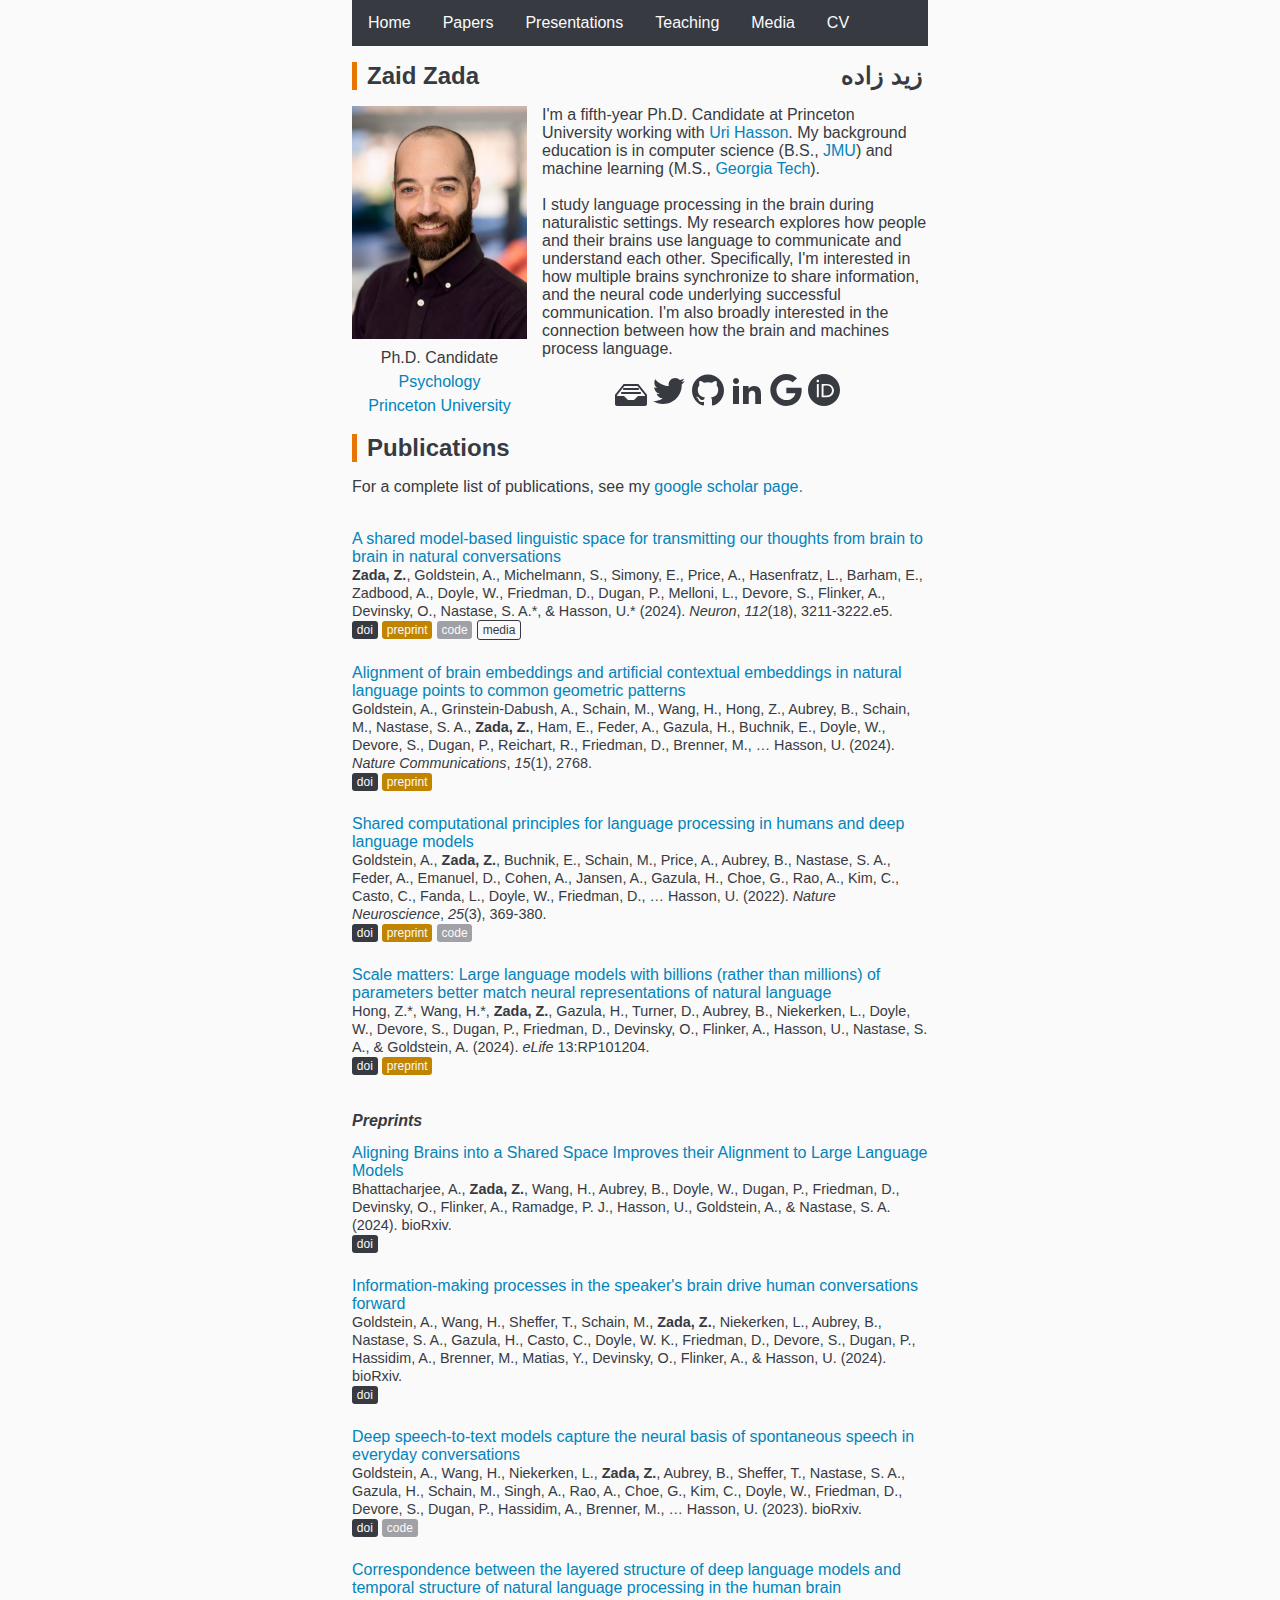
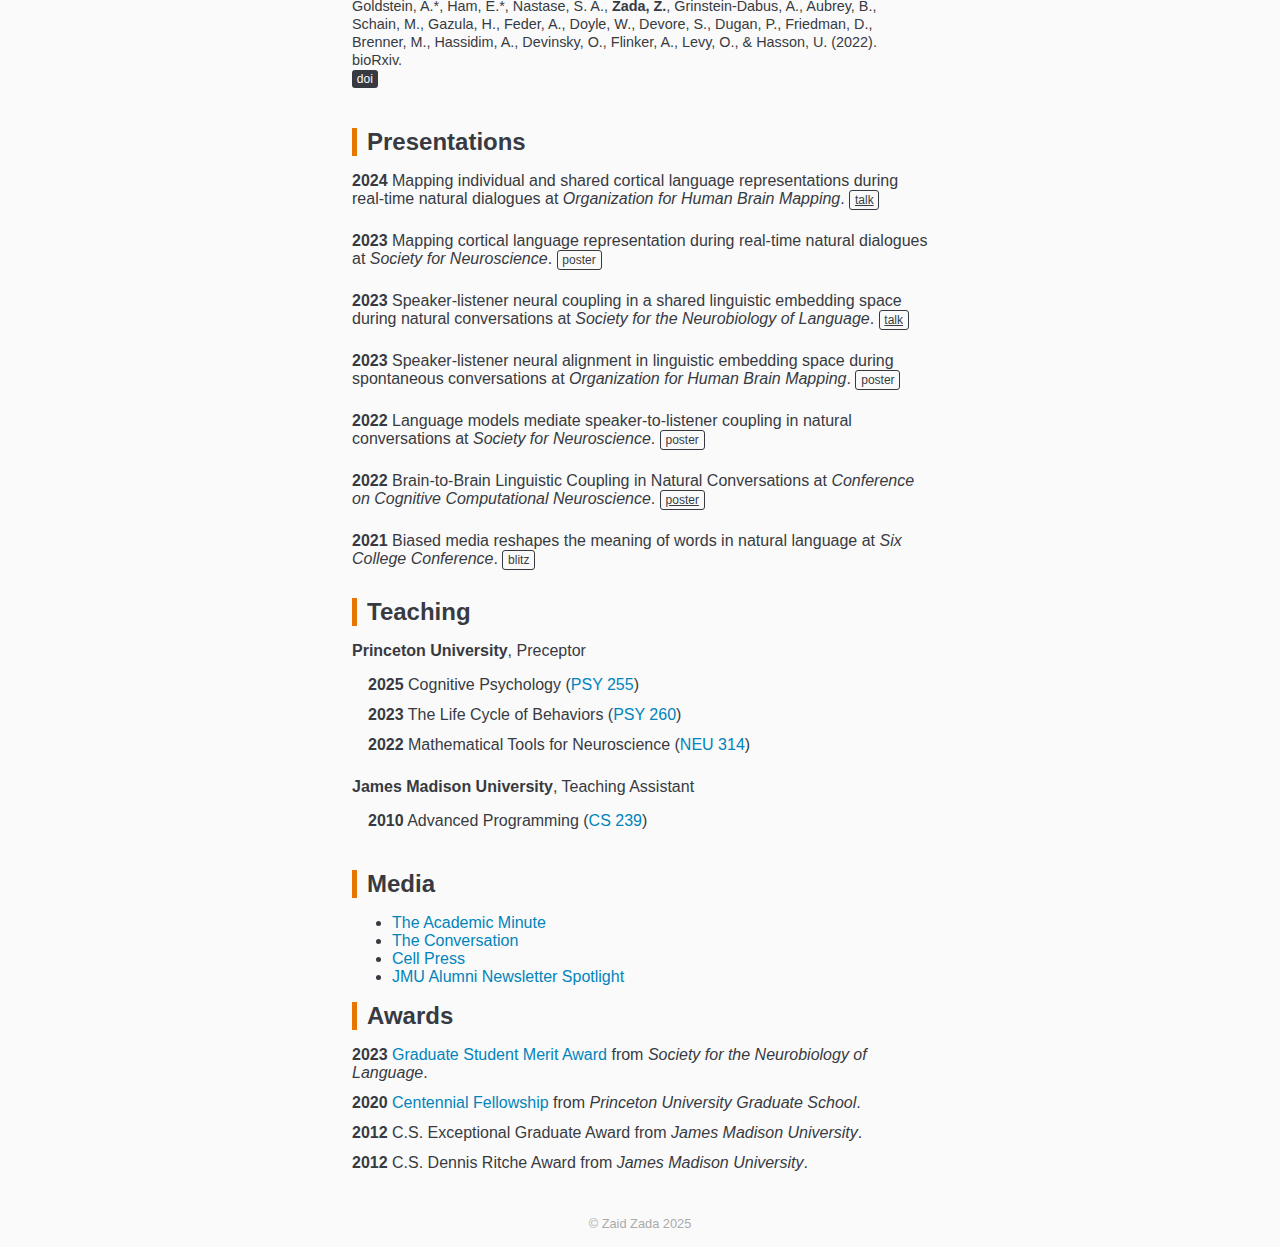
==== commit b58cc485: "add class to teaching" ====
--- a/index.html
+++ b/index.html
@@ -657,6 +657,14 @@
           <ul>
             
             <li>
+              <time>2025</time>
+              Cognitive Psychology
+              
+              (<a href="https://registrar.princeton.edu/course-offerings/course-details?term=1254&courseid=005591">PSY 255</a>)
+              
+            </li>
+            
+            <li>
               <time>2023</time>
               The Life Cycle of Behaviors
               
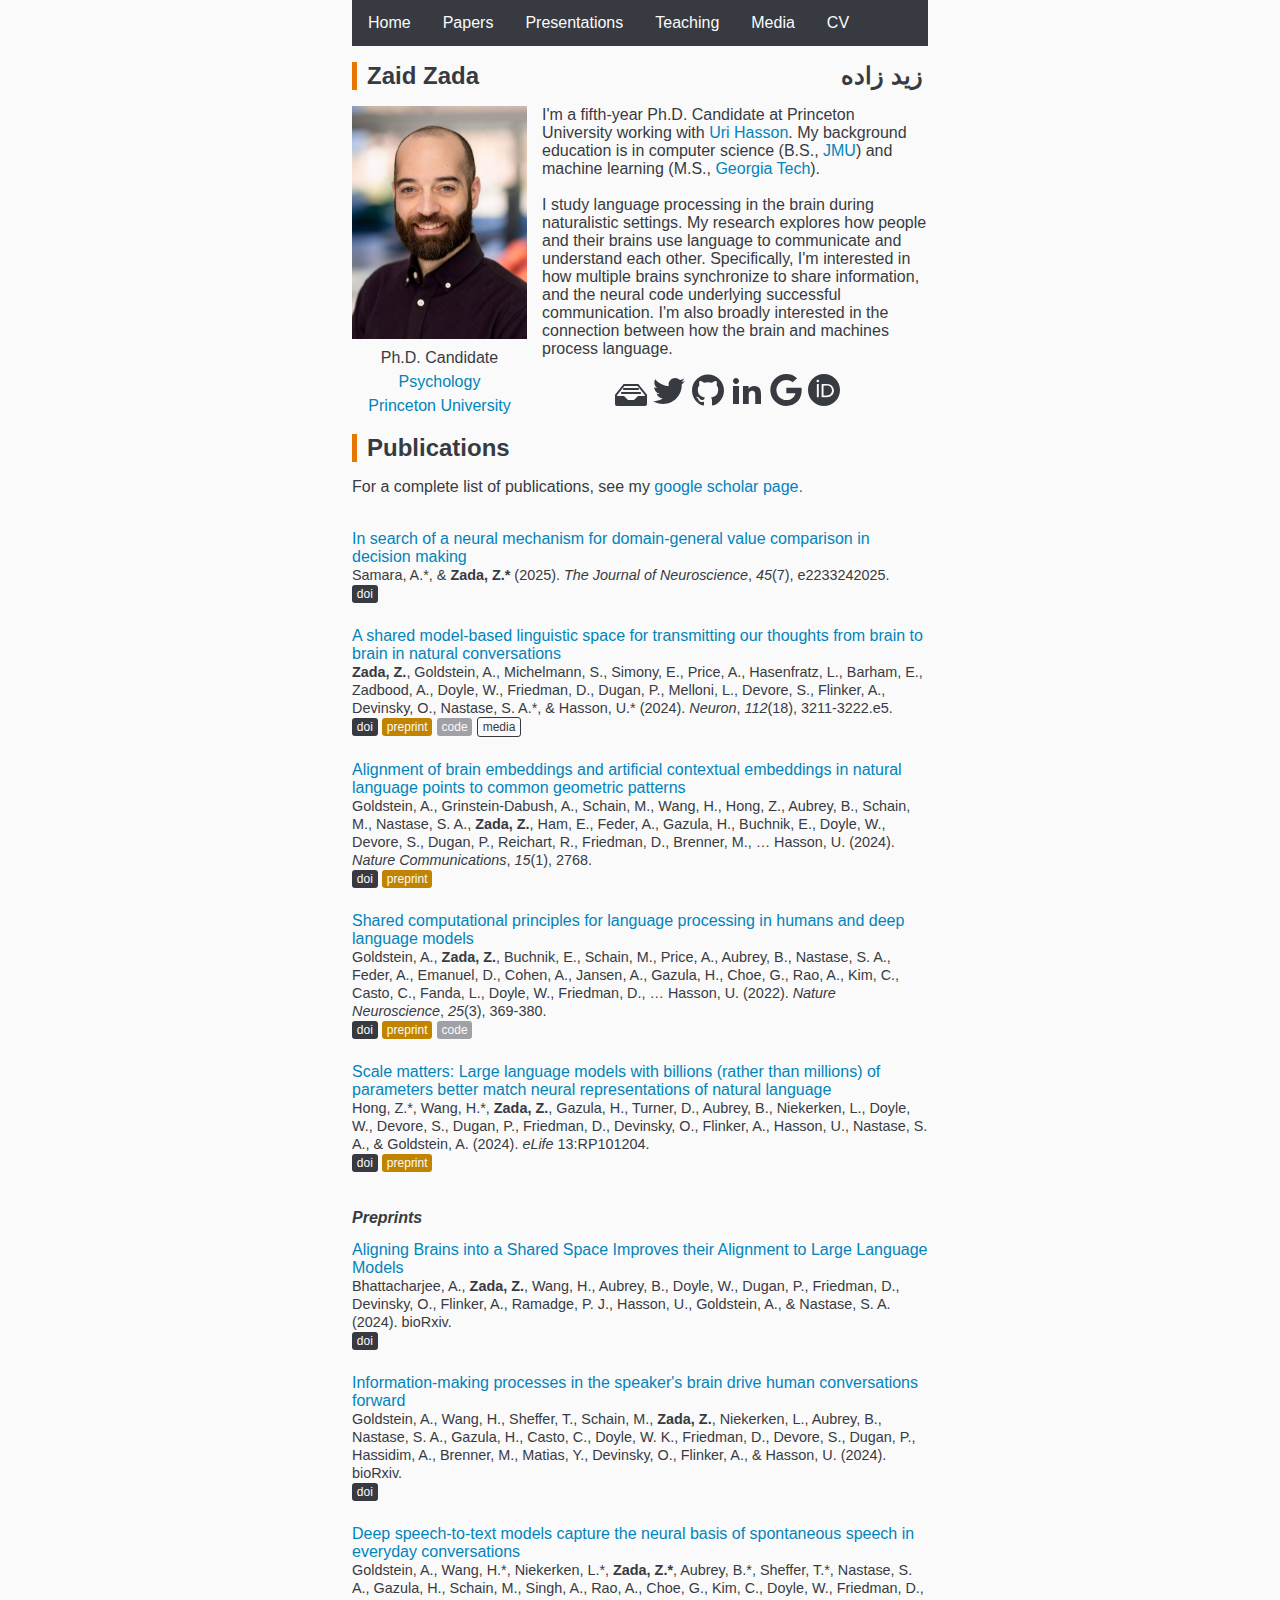
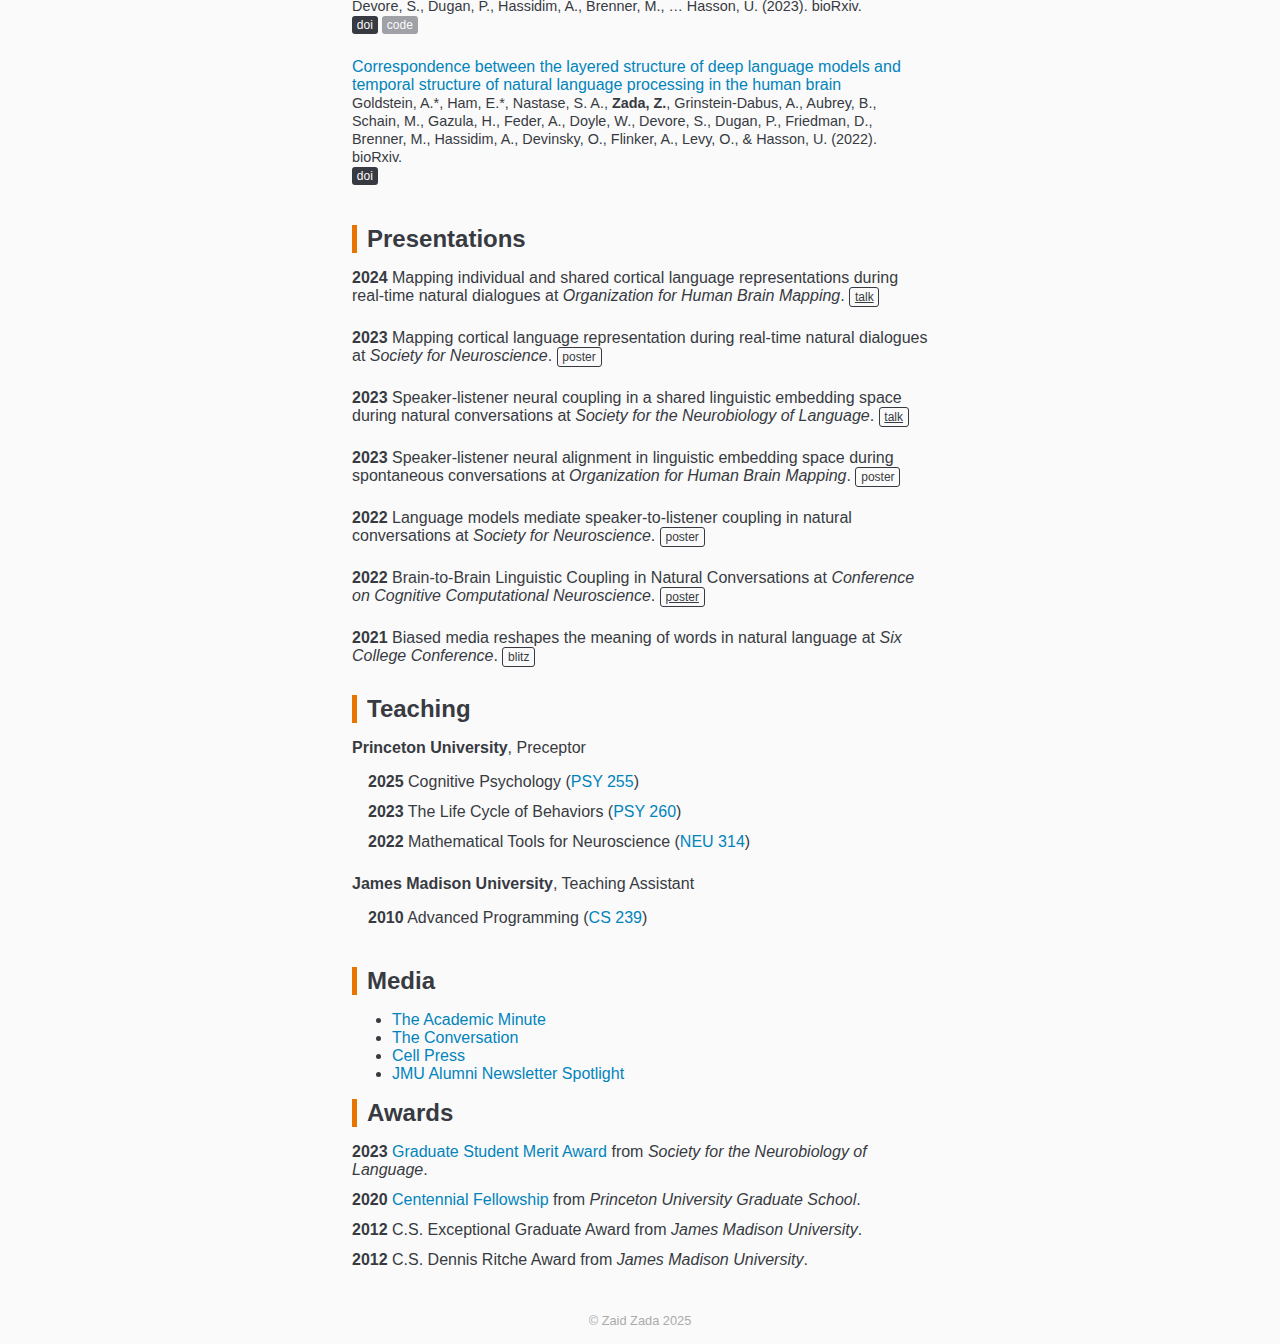
==== commit ce3d1653: "add paper" ====
--- a/index.html
+++ b/index.html
@@ -452,6 +452,20 @@
 
       
       <article>
+        <a href="https://www.jneurosci.org/content/45/7/e2233242025">In search of a neural mechanism for domain-general value comparison in decision making</a>
+        <p>Samara, A.*, &amp; <strong>Zada, Z.*</strong> (2025). <i>The Journal of Neuroscience</i>, <i>45</i>(7), e2233242025.</p>
+        </p>
+        <footer>
+          
+          <a href="https://doi.org/10.1523/JNEUROSCI.2233-24.2025"><span class="journal_badge">doi</span></a>
+          
+          
+          
+          
+        </footer>
+      </article>
+      
+      <article>
         <a href="https://www.cell.com/neuron/fulltext/S0896-6273(24)00460-4">A shared model-based linguistic space for transmitting our thoughts from brain to brain in natural conversations</a>
         <p><strong>Zada, Z.</strong>, Goldstein, A., Michelmann, S., Simony, E., Price, A., Hasenfratz, L., Barham, E., Zadbood, A., Doyle, W., Friedman, D., Dugan, P., Melloni, L., Devore, S., Flinker, A., Devinsky, O., Nastase, S. A.*, &amp; Hasson, U.* (2024). <i>Neuron</i>, <i>112</i>(18), 3211-3222.e5.</p>
         </p>
@@ -551,7 +565,7 @@
       
       <article>
         <a href="https://www.biorxiv.org/content/10.1101/2023.06.26.546557v1">Deep speech-to-text models capture the neural basis of spontaneous speech in everyday conversations</a>
-        <p>Goldstein, A., Wang, H., Niekerken, L., <strong>Zada, Z.</strong>, Aubrey, B., Sheffer, T., Nastase, S. A., Gazula, H., Schain, M., Singh, A., Rao, A., Choe, G., Kim, C., Doyle, W., Friedman, D., Devore, S., Dugan, P., Hassidim, A., Brenner, M., … Hasson, U. (2023). bioRxiv.</p>
+        <p>Goldstein, A., Wang, H.*, Niekerken, L.*, <strong>Zada, Z.*</strong>, Aubrey, B.*, Sheffer, T.*, Nastase, S. A., Gazula, H., Schain, M., Singh, A., Rao, A., Choe, G., Kim, C., Doyle, W., Friedman, D., Devore, S., Dugan, P., Hassidim, A., Brenner, M., … Hasson, U. (2023). bioRxiv.</p>
         </p>
         <footer>
           
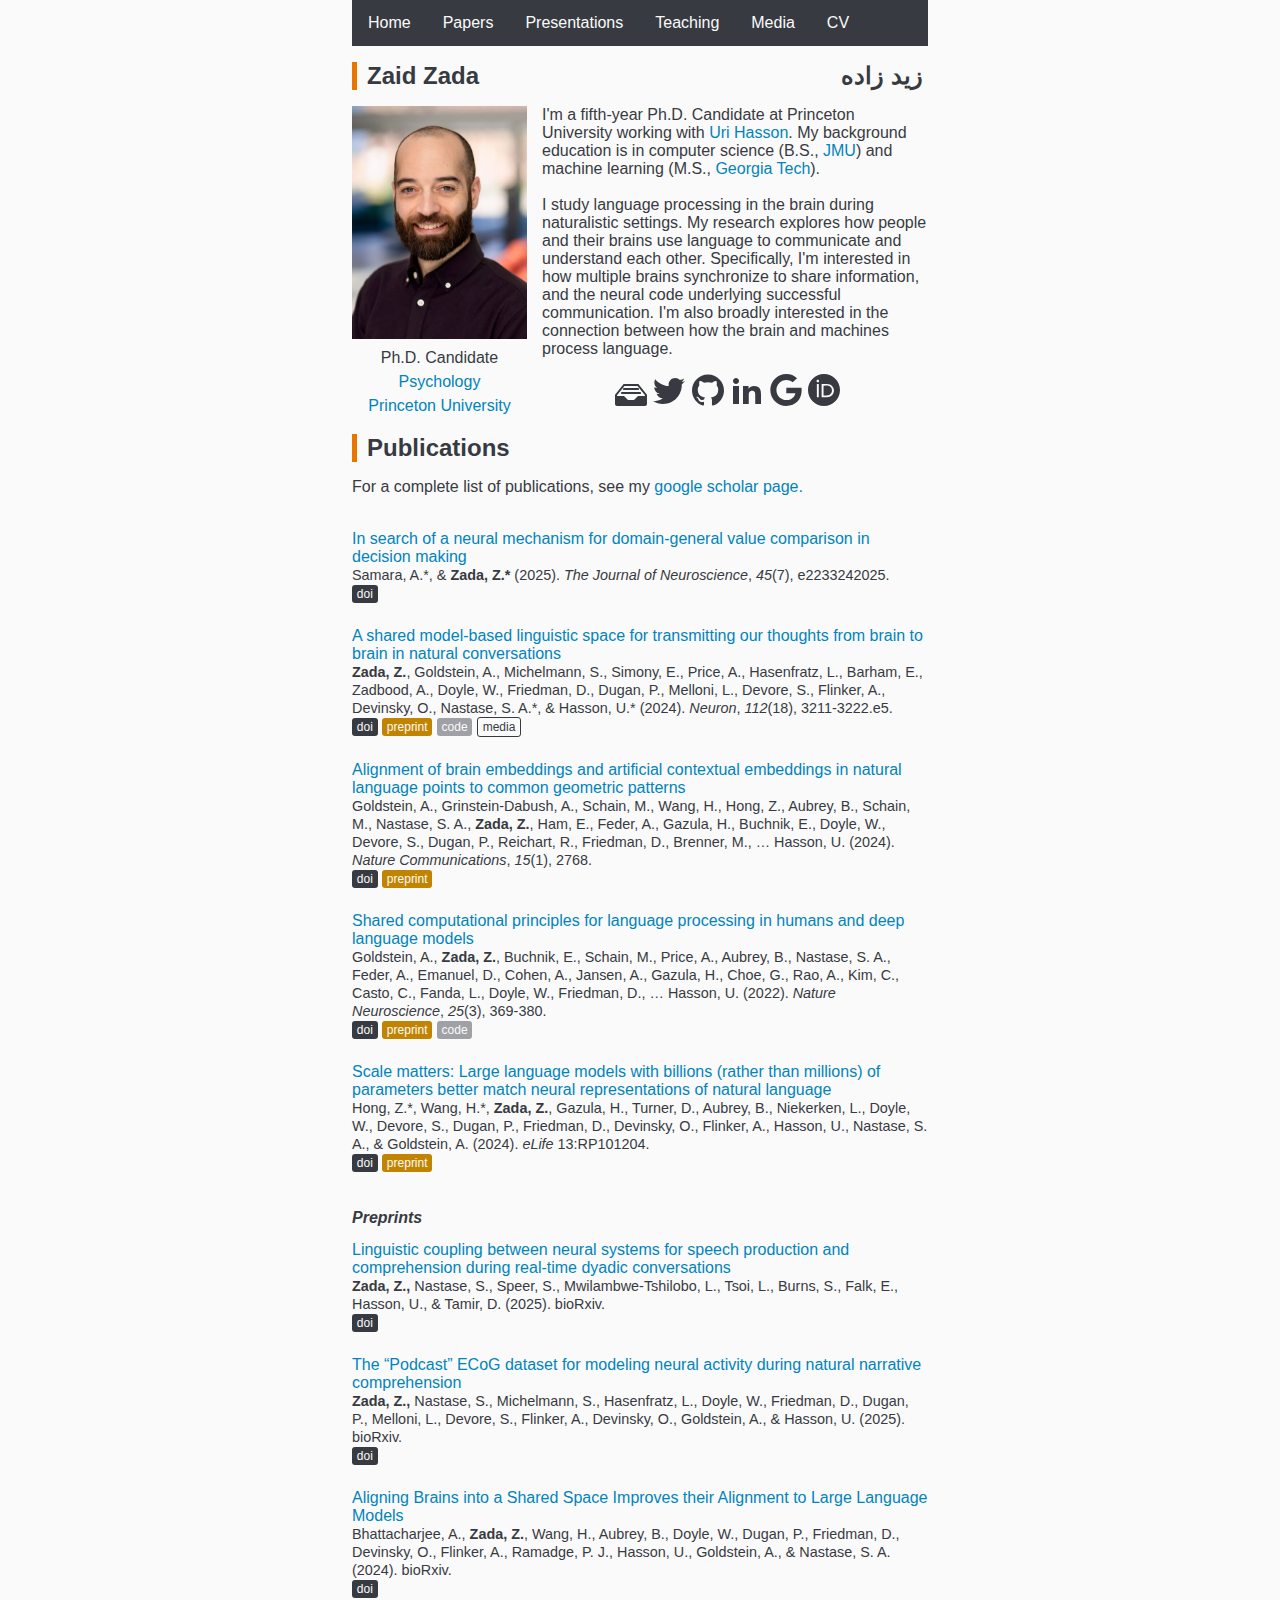
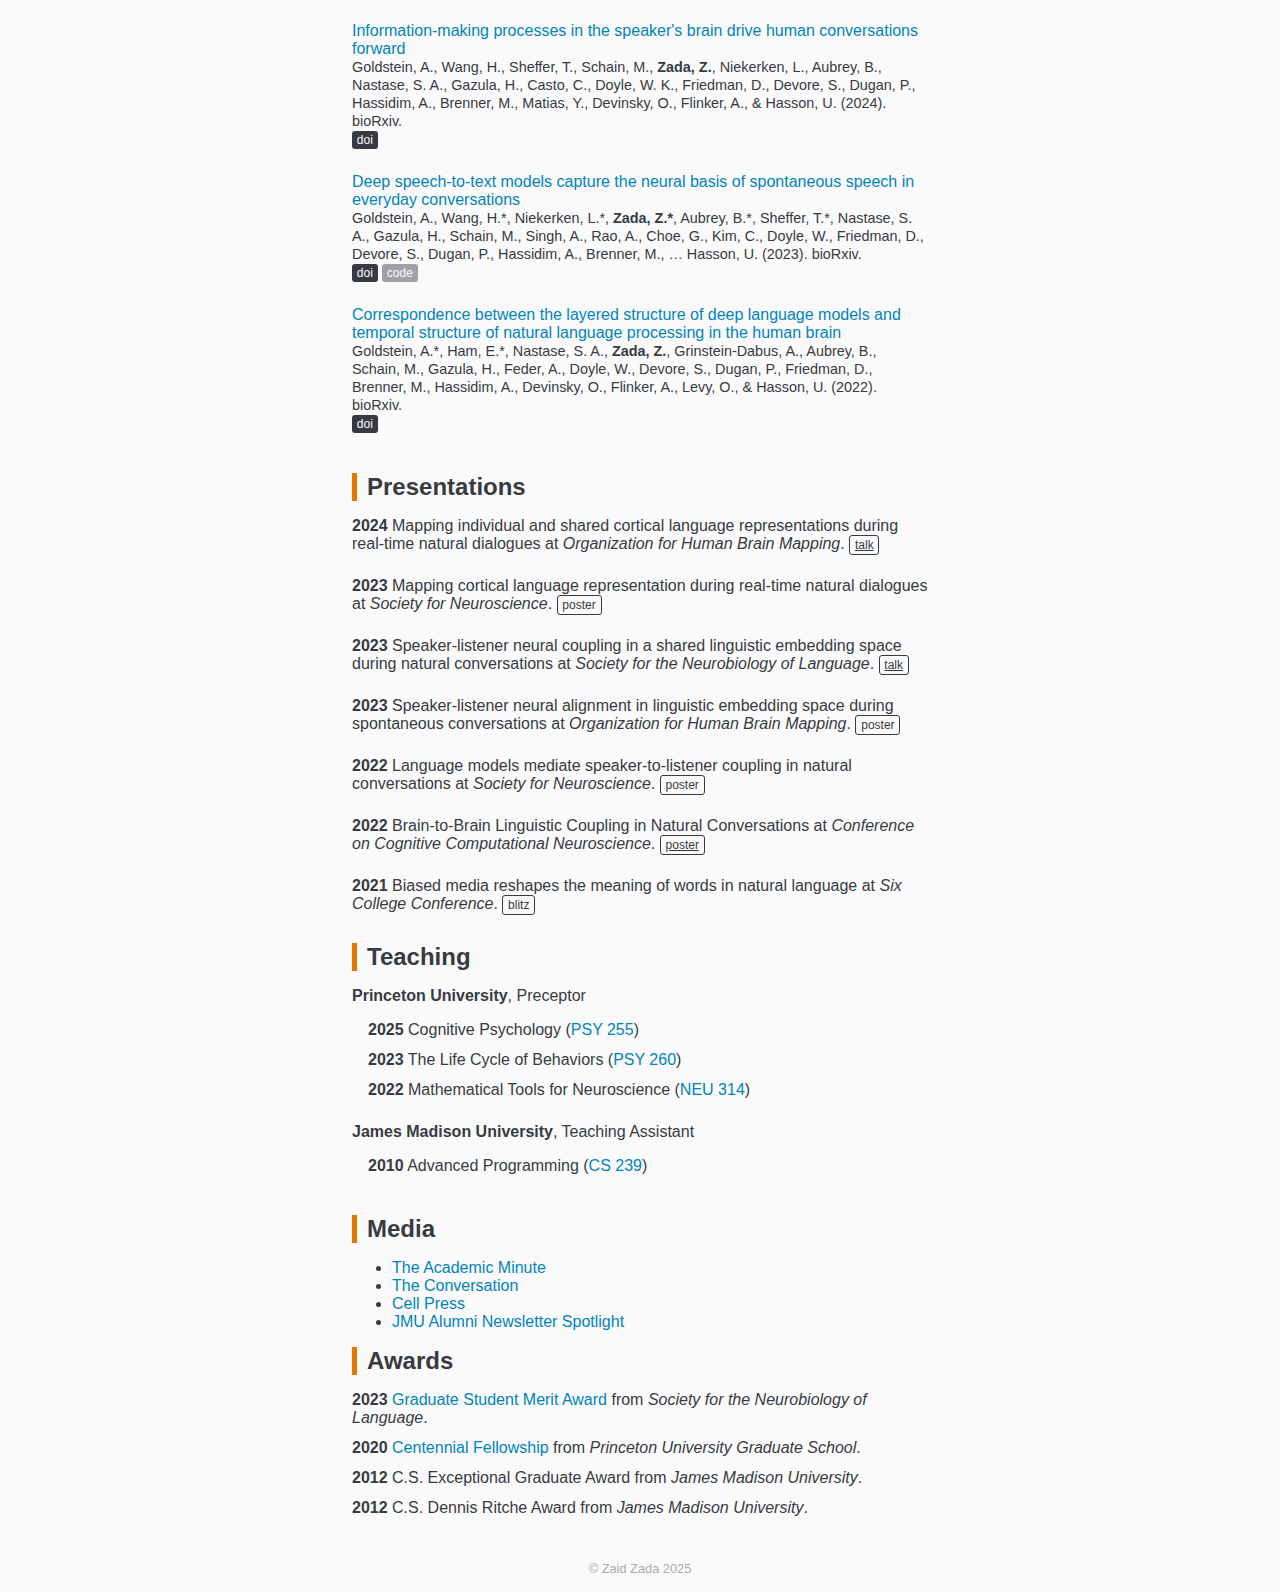
==== commit 760a8ab8: "add papers" ====
--- a/index.html
+++ b/index.html
@@ -540,6 +540,30 @@
 
       
       <article>
+        <a href="https://www.biorxiv.org/content/10.1101/2025.02.14.638276v1">Linguistic coupling between neural systems for speech production and comprehension during real-time dyadic conversations</a>
+        <p><strong>Zada, Z.,</strong> Nastase, S., Speer, S., Mwilambwe-Tshilobo, L., Tsoi, L., Burns, S., Falk, E., Hasson, U., &amp; Tamir, D. (2025). bioRxiv.</p>
+        </p>
+        <footer>
+          
+          <a href="https://doi.org/10.1101/2025.02.14.638276"><span class="journal_badge">doi</span></a>
+          
+          
+        </footer>
+      </article>
+      
+      <article>
+        <a href="https://www.biorxiv.org/content/10.1101/2025.02.14.638352v1">The “Podcast” ECoG dataset for modeling neural activity during natural narrative comprehension</a>
+        <p><strong>Zada, Z.,</strong> Nastase, S., Michelmann, S., Hasenfratz, L., Doyle, W., Friedman, D., Dugan, P., Melloni, L., Devore, S., Flinker, A., Devinsky, O., Goldstein, A., &amp; Hasson, U. (2025). bioRxiv.</p>
+        </p>
+        <footer>
+          
+          <a href="https://doi.org/10.1101/2025.02.14.638352"><span class="journal_badge">doi</span></a>
+          
+          
+        </footer>
+      </article>
+      
+      <article>
         <a href="https://www.biorxiv.org/content/10.1101/2024.06.04.597448v1">Aligning Brains into a Shared Space Improves their Alignment to Large Language Models</a>
         <p>Bhattacharjee, A., <strong>Zada, Z.</strong>, Wang, H., Aubrey, B., Doyle, W., Dugan, P., Friedman, D., Devinsky, O., Flinker, A., Ramadge, P. J., Hasson, U., Goldstein, A., &amp; Nastase, S. A. (2024). bioRxiv.</p>
         </p>
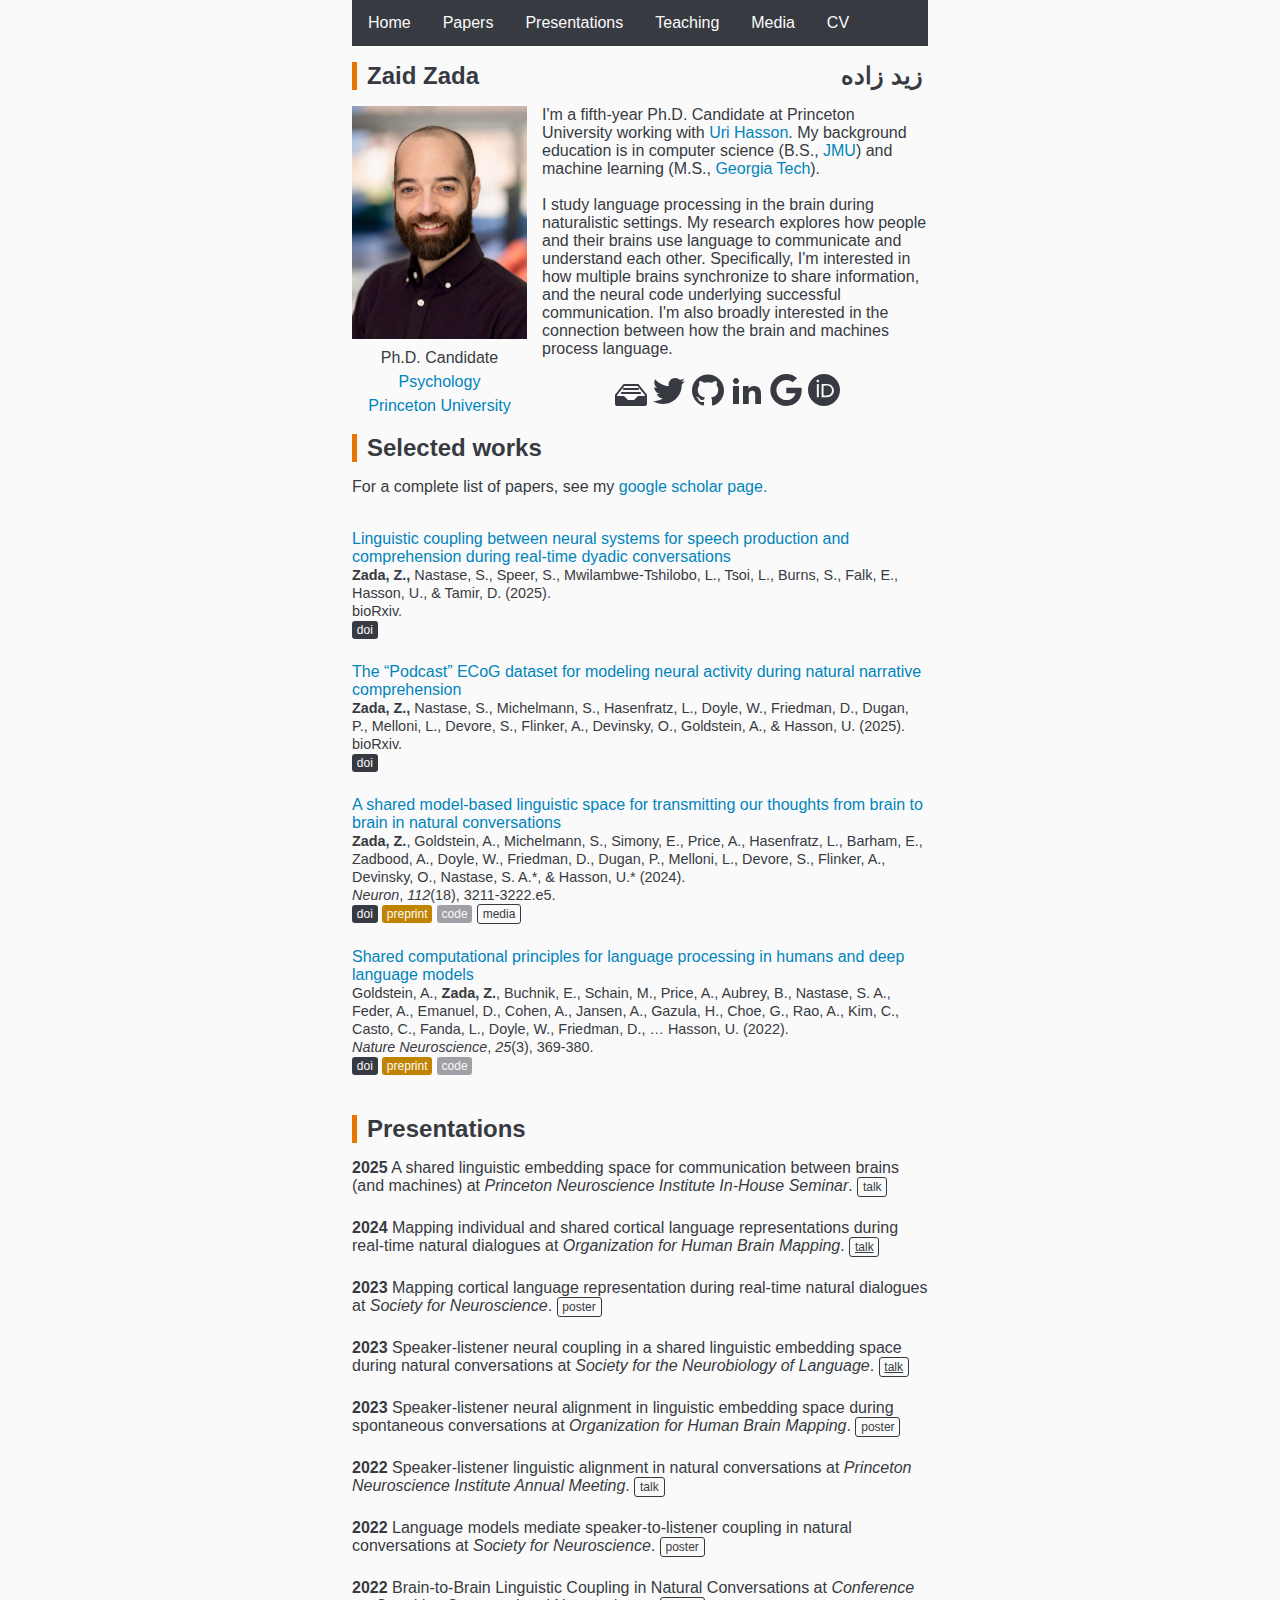
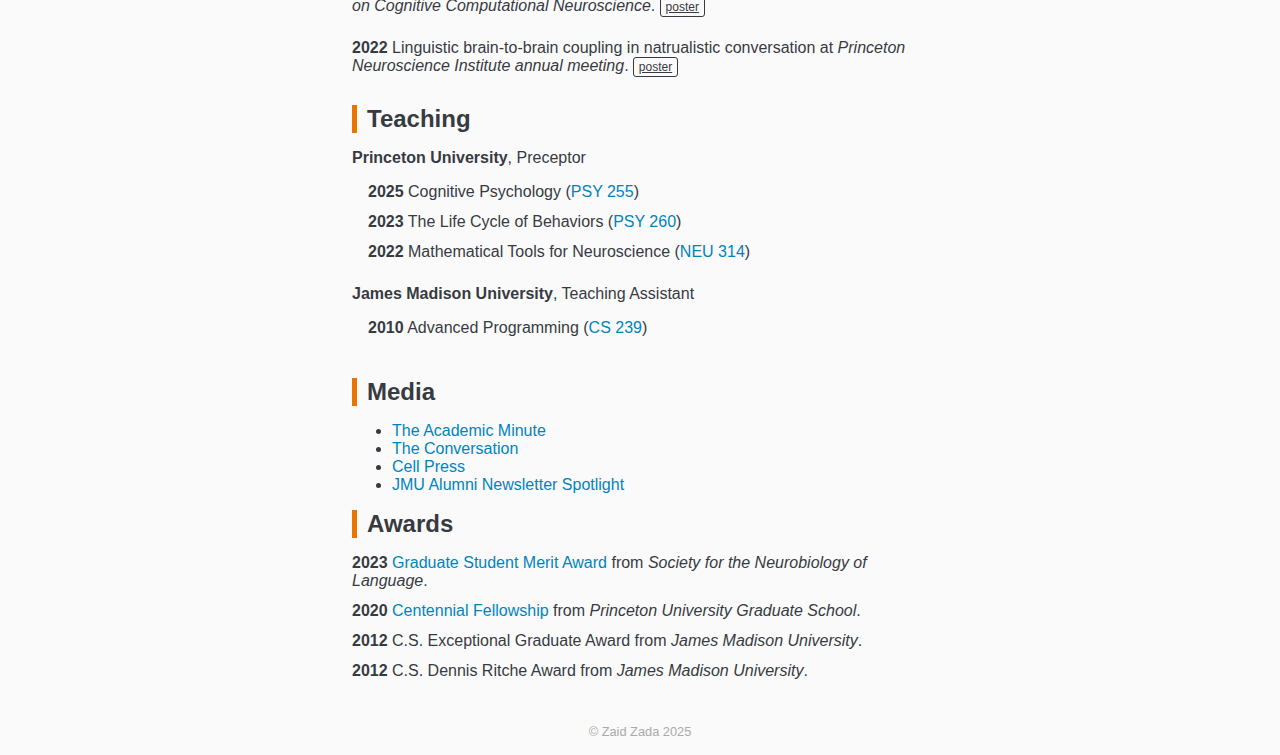
==== commit 2a4db492: "add selected works section" ====
--- a/index.html
+++ b/index.html
@@ -446,28 +446,55 @@
     </section>
 
     <section id="papers">
-      <h1>Publications</h1>
-      <p>For a complete list of publications, see my <a
+      <h1>Selected works</h1>
+      <p>For a complete list of papers, see my <a
           href="https://scholar.google.com/citations?user=RC_hwc0AAAAJ">google scholar page.</a></p><br />
 
       
+      
       <article>
-        <a href="https://www.jneurosci.org/content/45/7/e2233242025">In search of a neural mechanism for domain-general value comparison in decision making</a>
-        <p>Samara, A.*, &amp; <strong>Zada, Z.*</strong> (2025). <i>The Journal of Neuroscience</i>, <i>45</i>(7), e2233242025.</p>
+        <a href="https://www.biorxiv.org/content/10.1101/2025.02.14.638276v1">Linguistic coupling between neural systems for speech production and comprehension during real-time dyadic conversations</a>
+        <p><strong>Zada, Z.,</strong> Nastase, S., Speer, S., Mwilambwe-Tshilobo, L., Tsoi, L., Burns, S., Falk, E., Hasson, U., &amp; Tamir, D. (2025). <br /> bioRxiv.</p>
         </p>
         <footer>
           
-          <a href="https://doi.org/10.1523/JNEUROSCI.2233-24.2025"><span class="journal_badge">doi</span></a>
-          
-          
+          <a href="https://doi.org/10.1101/2025.02.14.638276"><span class="journal_badge">doi</span></a>
           
           
         </footer>
       </article>
       
+      
+      
+      <article>
+        <a href="https://www.biorxiv.org/content/10.1101/2025.02.14.638352v1">The “Podcast” ECoG dataset for modeling neural activity during natural narrative comprehension</a>
+        <p><strong>Zada, Z.,</strong> Nastase, S., Michelmann, S., Hasenfratz, L., Doyle, W., Friedman, D., Dugan, P., Melloni, L., Devore, S., Flinker, A., Devinsky, O., Goldstein, A., &amp; Hasson, U. (2025). <br /> bioRxiv.</p>
+        </p>
+        <footer>
+          
+          <a href="https://doi.org/10.1101/2025.02.14.638352"><span class="journal_badge">doi</span></a>
+          
+          
+        </footer>
+      </article>
+      
+      
+      
+      
+      
+      
+      
+      
+      
+      
+
+      
+      
+      
+      
       <article>
         <a href="https://www.cell.com/neuron/fulltext/S0896-6273(24)00460-4">A shared model-based linguistic space for transmitting our thoughts from brain to brain in natural conversations</a>
-        <p><strong>Zada, Z.</strong>, Goldstein, A., Michelmann, S., Simony, E., Price, A., Hasenfratz, L., Barham, E., Zadbood, A., Doyle, W., Friedman, D., Dugan, P., Melloni, L., Devore, S., Flinker, A., Devinsky, O., Nastase, S. A.*, &amp; Hasson, U.* (2024). <i>Neuron</i>, <i>112</i>(18), 3211-3222.e5.</p>
+        <p><strong>Zada, Z.</strong>, Goldstein, A., Michelmann, S., Simony, E., Price, A., Hasenfratz, L., Barham, E., Zadbood, A., Doyle, W., Friedman, D., Dugan, P., Melloni, L., Devore, S., Flinker, A., Devinsky, O., Nastase, S. A.*, &amp; Hasson, U.* (2024). <br /> <i>Neuron</i>, <i>112</i>(18), 3211-3222.e5.</p>
         </p>
         <footer>
           
@@ -485,133 +512,30 @@
         </footer>
       </article>
       
+      
+      
+      
+      
       <article>
-        <a href="https://www.nature.com/articles/s41467-024-46631-y">Alignment of brain embeddings and artificial contextual embeddings in natural language points to common geometric patterns</a>
-        <p>Goldstein, A., Grinstein-Dabush, A., Schain, M., Wang, H., Hong, Z., Aubrey, B., Schain, M., Nastase, S. A., <strong>Zada, Z.</strong>, Ham, E., Feder, A., Gazula, H., Buchnik, E., Doyle, W., Devore, S., Dugan, P., Reichart, R., Friedman, D., Brenner, M., … Hasson, U. (2024). <i>Nature Communications</i>, <i>15</i>(1), 2768.</p>
+        <a href="https://www.nature.com/articles/s41593-022-01026-4">Shared computational principles for language processing in humans and deep language models</a>
+        <p>Goldstein, A., <strong>Zada, Z.</strong>, Buchnik, E., Schain, M., Price, A., Aubrey, B., Nastase, S. A., Feder, A., Emanuel, D., Cohen, A., Jansen, A., Gazula, H., Choe, G., Rao, A., Kim, C., Casto, C., Fanda, L., Doyle, W., Friedman, D., … Hasson, U. (2022). <br /> <i>Nature Neuroscience</i>, <i>25</i>(3), 369-380.</p>
         </p>
         <footer>
           
-          <a href="https://doi.org/10.1038/s41467-024-46631-y"><span class="journal_badge">doi</span></a>
-          
-          
-          <a href="https://www.biorxiv.org/content/10.1101/2022.03.01.482586v1"><span class="preprint_badge">preprint</span></a>
-          
+          <a href="https://doi.org/10.1038/s41593-022-01026-4"><span class="journal_badge">doi</span></a>
+          
+          
+          <a href="https://www.biorxiv.org/content/10.1101/2020.12.02.403477v4"><span class="preprint_badge">preprint</span></a>
+          
+          
+          <a href="https://github.com/hassonlab/247-main"><span class="code_badge">code</span></a>
           
           
         </footer>
       </article>
       
-      <article>
-        <a href="https://www.nature.com/articles/s41593-022-01026-4">Shared computational principles for language processing in humans and deep language models</a>
-        <p>Goldstein, A., <strong>Zada, Z.</strong>, Buchnik, E., Schain, M., Price, A., Aubrey, B., Nastase, S. A., Feder, A., Emanuel, D., Cohen, A., Jansen, A., Gazula, H., Choe, G., Rao, A., Kim, C., Casto, C., Fanda, L., Doyle, W., Friedman, D., … Hasson, U. (2022). <i>Nature Neuroscience</i>, <i>25</i>(3), 369-380.</p>
-        </p>
-        <footer>
-          
-          <a href="https://doi.org/10.1038/s41593-022-01026-4"><span class="journal_badge">doi</span></a>
-          
-          
-          <a href="https://www.biorxiv.org/content/10.1101/2020.12.02.403477v4"><span class="preprint_badge">preprint</span></a>
-          
-          
-          <a href="https://github.com/hassonlab/247-main"><span class="code_badge">code</span></a>
-          
-          
-        </footer>
-      </article>
-      
-      <article>
-        <a href="https://elifesciences.org/reviewed-preprints/101204v1">Scale matters: Large language models with billions (rather than millions) of parameters better match neural representations of natural language</a>
-        <p>Hong, Z.*, Wang, H.*, <strong>Zada, Z.</strong>, Gazula, H., Turner, D., Aubrey, B., Niekerken, L., Doyle, W., Devore, S., Dugan, P., Friedman, D., Devinsky, O., Flinker, A., Hasson, U., Nastase, S. A., &amp; Goldstein, A. (2024). <i>eLife</i> 13:RP101204.</p>
-        </p>
-        <footer>
-          
-          <a href="https://doi.org/10.7554/eLife.101204.1"><span class="journal_badge">doi</span></a>
-          
-          
-          <a href="https://www.biorxiv.org/content/10.1101/2024.06.12.598513v1"><span class="preprint_badge">preprint</span></a>
-          
-          
-          
-        </footer>
-      </article>
-      
-
-      <h2>Preprints</h2>
-
-      
-      <article>
-        <a href="https://www.biorxiv.org/content/10.1101/2025.02.14.638276v1">Linguistic coupling between neural systems for speech production and comprehension during real-time dyadic conversations</a>
-        <p><strong>Zada, Z.,</strong> Nastase, S., Speer, S., Mwilambwe-Tshilobo, L., Tsoi, L., Burns, S., Falk, E., Hasson, U., &amp; Tamir, D. (2025). bioRxiv.</p>
-        </p>
-        <footer>
-          
-          <a href="https://doi.org/10.1101/2025.02.14.638276"><span class="journal_badge">doi</span></a>
-          
-          
-        </footer>
-      </article>
-      
-      <article>
-        <a href="https://www.biorxiv.org/content/10.1101/2025.02.14.638352v1">The “Podcast” ECoG dataset for modeling neural activity during natural narrative comprehension</a>
-        <p><strong>Zada, Z.,</strong> Nastase, S., Michelmann, S., Hasenfratz, L., Doyle, W., Friedman, D., Dugan, P., Melloni, L., Devore, S., Flinker, A., Devinsky, O., Goldstein, A., &amp; Hasson, U. (2025). bioRxiv.</p>
-        </p>
-        <footer>
-          
-          <a href="https://doi.org/10.1101/2025.02.14.638352"><span class="journal_badge">doi</span></a>
-          
-          
-        </footer>
-      </article>
-      
-      <article>
-        <a href="https://www.biorxiv.org/content/10.1101/2024.06.04.597448v1">Aligning Brains into a Shared Space Improves their Alignment to Large Language Models</a>
-        <p>Bhattacharjee, A., <strong>Zada, Z.</strong>, Wang, H., Aubrey, B., Doyle, W., Dugan, P., Friedman, D., Devinsky, O., Flinker, A., Ramadge, P. J., Hasson, U., Goldstein, A., &amp; Nastase, S. A. (2024). bioRxiv.</p>
-        </p>
-        <footer>
-          
-          <a href="https://doi.org/10.1101/2024.06.04.597448"><span class="journal_badge">doi</span></a>
-          
-          
-        </footer>
-      </article>
-      
-      <article>
-        <a href="https://www.biorxiv.org/content/10.1101/2024.08.27.609946v1">Information-making processes in the speaker's brain drive human conversations forward</a>
-        <p>Goldstein, A., Wang, H., Sheffer, T., Schain, M., <strong>Zada, Z.</strong>, Niekerken, L., Aubrey, B., Nastase, S. A., Gazula, H., Casto, C., Doyle, W. K., Friedman, D., Devore, S., Dugan, P., Hassidim, A., Brenner, M., Matias, Y., Devinsky, O., Flinker, A., &amp; Hasson, U. (2024). bioRxiv.</p>
-        </p>
-        <footer>
-          
-          <a href="https://doi.org/10.1101/2024.08.27.609946"><span class="journal_badge">doi</span></a>
-          
-          
-        </footer>
-      </article>
-      
-      <article>
-        <a href="https://www.biorxiv.org/content/10.1101/2023.06.26.546557v1">Deep speech-to-text models capture the neural basis of spontaneous speech in everyday conversations</a>
-        <p>Goldstein, A., Wang, H.*, Niekerken, L.*, <strong>Zada, Z.*</strong>, Aubrey, B.*, Sheffer, T.*, Nastase, S. A., Gazula, H., Schain, M., Singh, A., Rao, A., Choe, G., Kim, C., Doyle, W., Friedman, D., Devore, S., Dugan, P., Hassidim, A., Brenner, M., … Hasson, U. (2023). bioRxiv.</p>
-        </p>
-        <footer>
-          
-          <a href="https://doi.org/10.1101/2023.06.26.546557"><span class="journal_badge">doi</span></a>
-          
-          
-          <a href="https://github.com/hassonlab/247-main/wiki/Reproducing-24-7-whisper-paper-results"><span class="code_badge">code</span></a>
-          
-        </footer>
-      </article>
-      
-      <article>
-        <a href="https://www.biorxiv.org/content/10.1101/2022.07.11.499562v2">Correspondence between the layered structure of deep language models and temporal structure of natural language processing in the human brain</a>
-        <p>Goldstein, A.*, Ham, E.*, Nastase, S. A., <strong>Zada, Z.</strong>, Grinstein-Dabus, A., Aubrey, B., Schain, M., Gazula, H., Feder, A., Doyle, W., Devore, S., Dugan, P., Friedman, D., Brenner, M., Hassidim, A., Devinsky, O., Flinker, A., Levy, O., &amp; Hasson, U. (2022). bioRxiv.</p>
-        </p>
-        <footer>
-          
-          <a href="https://doi.org/10.1101/2022.07.11.499562"><span class="journal_badge">doi</span></a>
-          
-          
-        </footer>
-      </article>
+      
+      
       
 
     </section>
@@ -621,6 +545,15 @@
       <ul>
         
         <li>
+          <time datetime="2025-02-06">2025</time>
+          A shared linguistic embedding space for communication between brains (and machines) at <em>Princeton Neuroscience Institute In-House Seminar</em>.
+          
+          <span class="border_badge">talk</span>
+          
+          <br>
+        </li>
+        
+        <li>
           <time datetime="2024-06-25">2024</time>
           Mapping individual and shared cortical language representations during real-time natural dialogues at <em>Organization for Human Brain Mapping</em>.
           
@@ -657,6 +590,15 @@
         </li>
         
         <li>
+          <time datetime="2022-05-08">2022</time>
+          Speaker-listener linguistic alignment in natural conversations at <em>Princeton Neuroscience Institute Annual Meeting</em>.
+          
+          <span class="border_badge">talk</span>
+          
+          <br>
+        </li>
+        
+        <li>
           <time datetime="2022-11-14">2022</time>
           Language models mediate speaker-to-listener coupling in natural conversations at <em>Society for Neuroscience</em>.
           
@@ -675,10 +617,10 @@
         </li>
         
         <li>
-          <time datetime="2021-05-07">2021</time>
-          Biased media reshapes the meaning of words in natural language at <em>Six College Conference</em>.
-          
-          <span class="border_badge">blitz</span>
+          <time datetime="2022-05-02">2022</time>
+          Linguistic brain-to-brain coupling in natrualistic conversation at <em>Princeton Neuroscience Institute annual meeting</em>.
+          
+          <a href="https://drive.google.com/file/d/1xSzUrHEJzOu4ECSoZGvUHm4Vb-hxvyp1/view"><span class="border_badge">poster</span></a>
           
           <br>
         </li>
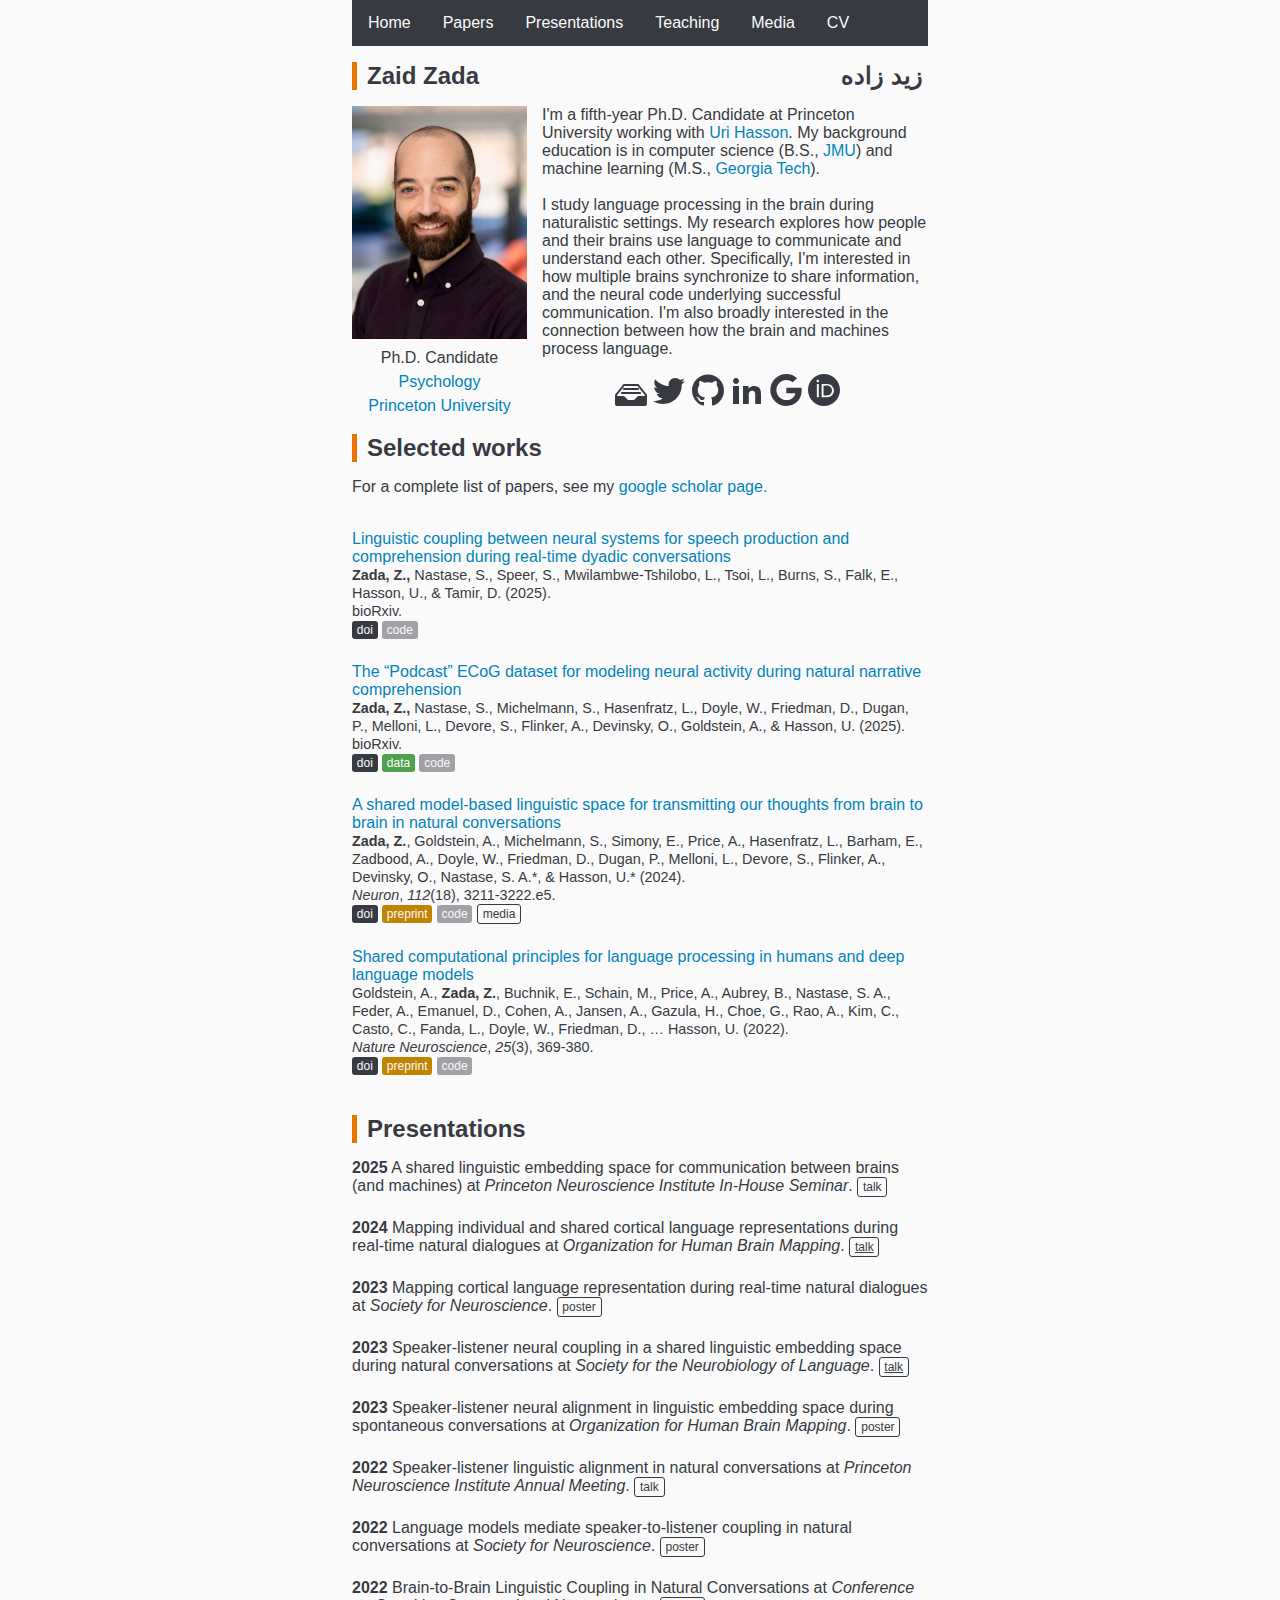
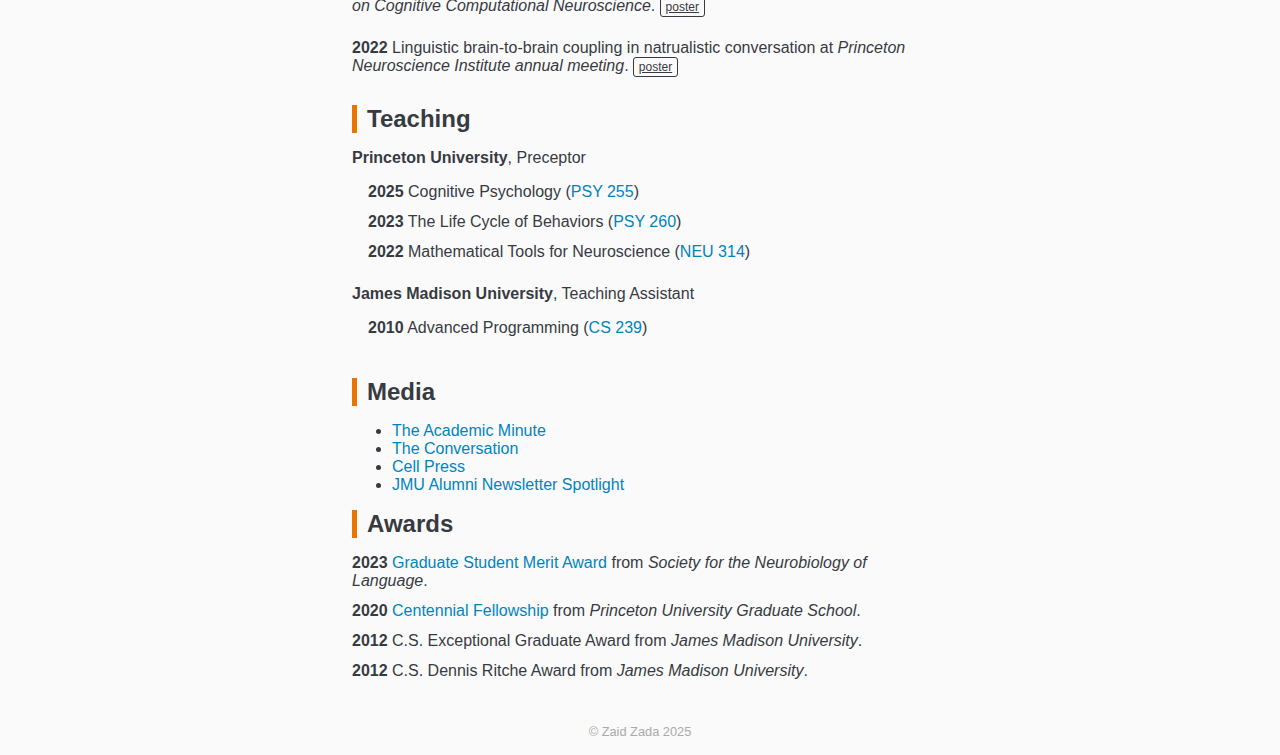
==== commit 8bae5fa8: "add badges for new preprints" ====
--- a/index.html
+++ b/index.html
@@ -224,7 +224,8 @@
     .conference_badge,
     .preprint_badge,
     .border_badge,
-    .code_badge {
+    .code_badge,
+    .data_badge {
       display: inline-block;
       padding: .25em .4em;
       font-size: 75%;
@@ -247,6 +248,10 @@
 
     .preprint_badge {
       background-color: var(--yellow);
+    }
+
+    .data_badge {
+      background-color: var(--green);
     }
 
     .border_badge {
@@ -447,8 +452,8 @@
 
     <section id="papers">
       <h1>Selected works</h1>
-      <p>For a complete list of papers, see my <a
-          href="https://scholar.google.com/citations?user=RC_hwc0AAAAJ">google scholar page.</a></p><br />
+      <p>For a complete list of papers, see my <a href="https://scholar.google.com/citations?user=RC_hwc0AAAAJ">google
+          scholar page.</a></p><br />
 
       
       
@@ -461,6 +466,9 @@
           <a href="https://doi.org/10.1101/2025.02.14.638276"><span class="journal_badge">doi</span></a>
           
           
+          
+          <a href="https://github.com/zaidzada/fconv"><span class="code_badge">code</span></a>
+          
         </footer>
       </article>
       
@@ -474,6 +482,11 @@
           
           <a href="https://doi.org/10.1101/2025.02.14.638352"><span class="journal_badge">doi</span></a>
           
+          
+          <a href="https://openneuro.org/datasets/ds005574"><span class="data_badge">data</span></a>
+          
+          
+          <a href="https://github.com/hassonlab/podcast-ecog-paper"><span class="code_badge">code</span></a>
           
         </footer>
       </article>
@@ -742,7 +755,7 @@
   </main>
 
   <footer>
-    <p>&copy; Zaid Zada <time datetime="2025-01-27">2025</time></p>
+    <p>&copy; Zaid Zada <time datetime="2025-02-22">2025</time></p>
   </footer>
 </body>
 
